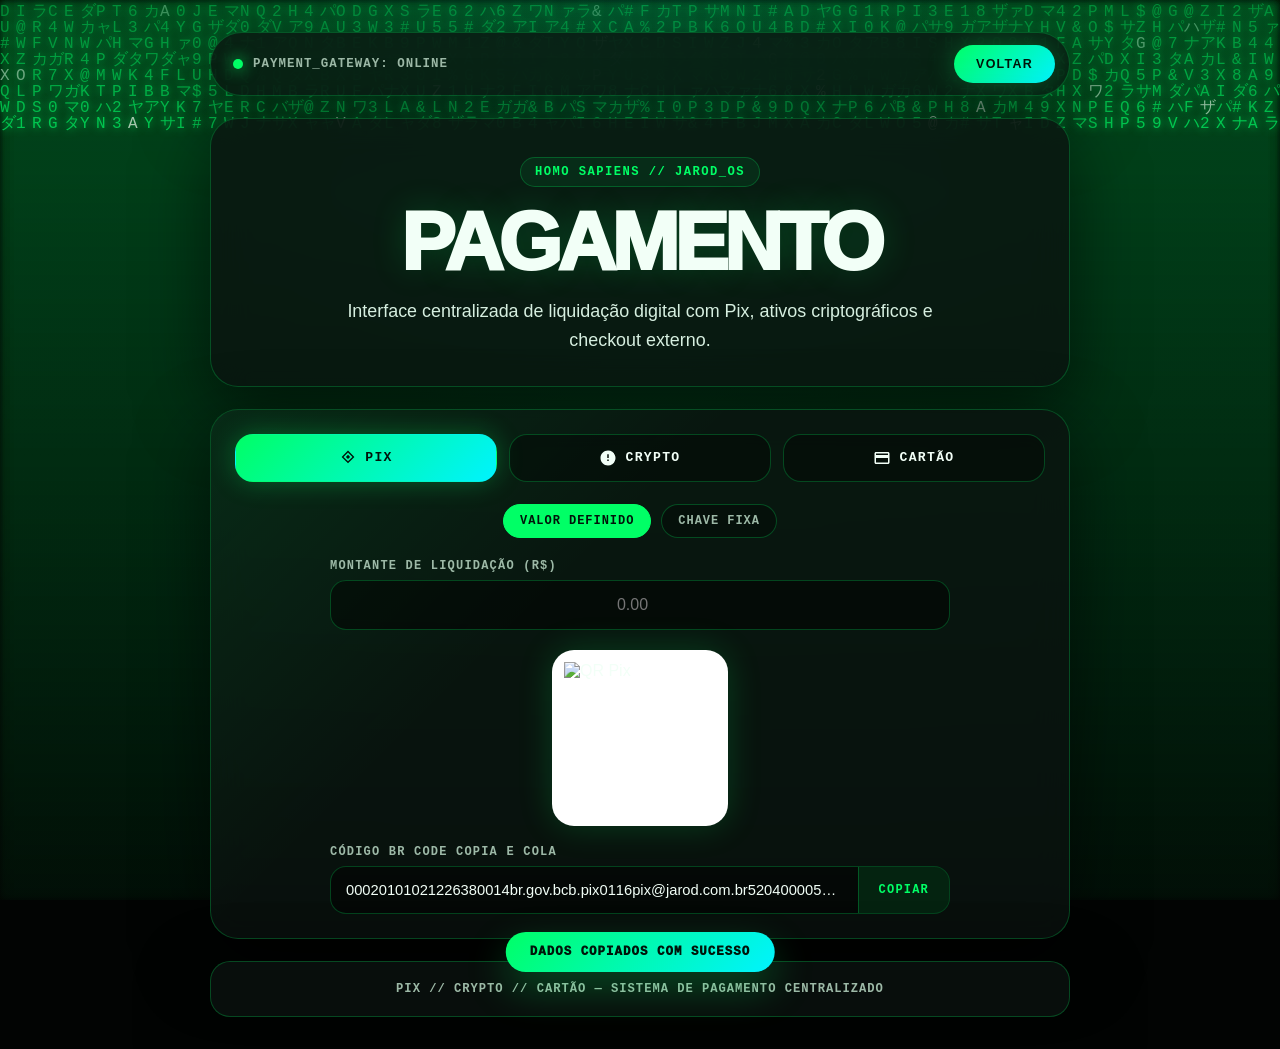
==== pay/index.html @ e296cd19 "Create index.html" ====
<!DOCTYPE html>
<html lang="pt-BR">
<head>
  <meta charset="UTF-8" />
  <meta name="viewport" content="width=device-width, initial-scale=1.0" />
  <title>PAGAMENTO | JAROD</title>
  <style>
    :root {
      --bg: #020403;
      --matrix: #00ff66;
      --matrix-soft: rgba(0,255,102,.16);
      --surface: rgba(11,18,16,.78);
      --surface-strong: rgba(15,26,22,.92);
      --outline: rgba(0,255,102,.24);
      --text: #f2fff7;
      --muted: #9db9a7;
      --accent: #00f3ff;
      --danger: #ff0055;
      --shadow: 0 24px 70px rgba(0,0,0,.55);
      --radius-xl: 28px;
      --radius-lg: 20px;
      --font-ui: Inter, Roboto, "Segoe UI", Arial, sans-serif;
      --font-mono: "JetBrains Mono", Consolas, "Courier New", monospace;
    }
    *{margin:0;padding:0;box-sizing:border-box}
    html{min-height:100%;background:var(--bg)}
    body{min-height:100vh;background:var(--bg);color:var(--text);font-family:var(--font-ui);overflow-x:hidden}
    #matrixCanvas{position:fixed;inset:0;width:100vw;height:100vh;z-index:0;pointer-events:none;background:radial-gradient(circle at center, rgba(0,255,102,.08), #020403 62%)}
    .overlay{position:fixed;inset:0;z-index:1;pointer-events:none;background:linear-gradient(180deg, rgba(2,4,3,.12), rgba(2,4,3,.86)),radial-gradient(circle at top, rgba(0,243,255,.08), transparent 42%)}
    .page{position:relative;z-index:2;min-height:100vh;display:flex;justify-content:center;padding:32px 18px}
    .shell{width:min(860px,100%);display:flex;flex-direction:column;align-items:center;gap:22px}
    .topbar,.hero,.payment-card,.footer{width:100%;background:var(--surface);border:1px solid var(--outline);backdrop-filter:blur(18px);-webkit-backdrop-filter:blur(18px);box-shadow:var(--shadow)}
    .topbar{border-radius:999px;padding:12px 14px 12px 22px;display:flex;align-items:center;justify-content:space-between;gap:14px}
    .status{display:flex;align-items:center;gap:10px;color:var(--muted);font:700 .78rem/1 var(--font-mono);letter-spacing:.08em;text-transform:uppercase}
    .dot{width:10px;height:10px;border-radius:999px;background:var(--matrix);box-shadow:0 0 16px var(--matrix)}
    .home-btn{color:#00140a;background:linear-gradient(135deg,var(--matrix),var(--accent));border:0;border-radius:999px;padding:12px 22px;text-decoration:none;font-weight:900;letter-spacing:.1em;font-size:.78rem;text-transform:uppercase;box-shadow:0 0 28px rgba(0,255,102,.28);transition:transform .25s ease,filter .25s ease;white-space:nowrap}
    .home-btn:hover{transform:translateY(-2px);filter:brightness(1.15)}
    .hero{border-radius:var(--radius-xl);padding:38px 28px 30px;text-align:center;display:flex;flex-direction:column;align-items:center;gap:16px}
    .chip{display:inline-flex;align-items:center;gap:8px;border:1px solid var(--outline);border-radius:999px;padding:8px 14px;color:var(--matrix);background:rgba(0,255,102,.07);font:800 .76rem/1 var(--font-mono);letter-spacing:.12em;text-transform:uppercase}
    h1{font-size:clamp(2.4rem,8vw,5.1rem);line-height:.95;letter-spacing:-.06em;font-weight:950;text-transform:uppercase;text-shadow:0 0 34px rgba(0,255,102,.18)}
    .subtitle{max-width:650px;color:#d6efe0;font-size:clamp(1rem,2vw,1.12rem);line-height:1.65}
    .payment-card{border-radius:var(--radius-xl);padding:24px;position:relative;overflow:hidden}
    .payment-card::before{content:'';position:absolute;inset:0;background:linear-gradient(135deg, rgba(0,255,102,.12), transparent 38%);pointer-events:none;opacity:.72}
    .payment-card>*{position:relative;z-index:1}
    .methods{display:grid;grid-template-columns:repeat(3,1fr);gap:12px;margin-bottom:22px}
    .method-btn{border:1px solid var(--outline);background:rgba(0,0,0,.34);color:var(--text);border-radius:18px;padding:14px 10px;cursor:pointer;font:900 .82rem/1 var(--font-mono);letter-spacing:.1em;text-transform:uppercase;transition:.25s ease;display:flex;align-items:center;justify-content:center;gap:8px}
    .method-btn svg{width:18px;height:18px;fill:currentColor}.method-btn:hover{transform:translateY(-2px);border-color:var(--matrix);background:rgba(0,255,102,.08)}
    .method-btn.active{background:linear-gradient(135deg,var(--matrix),var(--accent));color:#00140a;border-color:transparent;box-shadow:0 0 26px rgba(0,255,102,.28)}
    .sub-methods{display:flex;justify-content:center;gap:10px;margin-bottom:22px;flex-wrap:wrap}.sub-btn{border:1px solid rgba(0,255,102,.25);background:rgba(0,0,0,.28);color:var(--muted);border-radius:999px;padding:10px 16px;cursor:pointer;font:900 .75rem/1 var(--font-mono);letter-spacing:.08em;text-transform:uppercase}.sub-btn.active,.sub-btn:hover{color:#00140a;background:var(--matrix);border-color:var(--matrix)}
    .tab-content,.pix-sub-content{display:none;animation:fadeIn .35s ease}.tab-content.active,.pix-sub-content.active{display:block}.content-box{display:flex;flex-direction:column;align-items:center;gap:20px;width:min(620px,100%);margin:0 auto}.field-group{width:100%}.field-label{display:block;color:var(--muted);font:800 .75rem/1 var(--font-mono);letter-spacing:.1em;text-transform:uppercase;margin-bottom:8px}.custom-input,.crypto-select{width:100%;background:rgba(0,0,0,.45);border:1px solid rgba(0,255,102,.24);border-radius:16px;color:var(--text);padding:15px 16px;font-size:1rem;outline:none;text-align:center}.custom-input:focus,.crypto-select:focus,.input-inline-group:focus-within{border-color:var(--matrix);box-shadow:0 0 0 4px rgba(0,255,102,.08)}
    .qr-wrapper{width:176px;height:176px;background:#fff;border-radius:22px;padding:12px;display:flex;align-items:center;justify-content:center;box-shadow:0 0 34px rgba(0,255,102,.18)}.qr-wrapper img{width:100%;height:100%;object-fit:contain}.input-inline-group{display:flex;width:100%;background:rgba(0,0,0,.45);border:1px solid rgba(0,255,102,.24);border-radius:16px;overflow:hidden}.inline-input{flex:1;min-width:0;background:transparent;border:0;color:var(--text);padding:15px;font-size:.92rem;outline:none;text-align:center;text-overflow:ellipsis;white-space:nowrap;overflow:hidden}.inline-btn{background:rgba(0,255,102,.11);border:0;border-left:1px solid rgba(0,255,102,.24);color:var(--matrix);padding:0 20px;font:900 .75rem/1 var(--font-mono);cursor:pointer;letter-spacing:.1em;text-transform:uppercase}.inline-btn:hover{background:var(--matrix);color:#00140a}.crypto-header-group{display:flex;align-items:center;gap:12px}.crypto-icon-indicator{width:50px;height:50px;border-radius:16px;background:rgba(0,255,102,.08);border:1px solid var(--outline);display:flex;align-items:center;justify-content:center;color:var(--matrix);flex-shrink:0}.crypto-icon-indicator svg{width:26px;height:26px;fill:currentColor}.crypto-select{flex:1;text-align:left;color:var(--matrix);font-weight:900;text-transform:uppercase}.crypto-select option{background:#07100b;color:#fff}.info-text{color:#d6efe0;line-height:1.7;text-align:center;margin-bottom:14px}.pay-link-btn{display:inline-flex;width:100%;justify-content:center;align-items:center;color:#00140a;background:linear-gradient(135deg,var(--matrix),var(--accent));border-radius:18px;padding:16px 18px;text-decoration:none;font-weight:950;letter-spacing:.12em;text-transform:uppercase;box-shadow:0 0 30px rgba(0,255,102,.24);transition:.25s ease}.pay-link-btn:hover{transform:translateY(-2px);filter:brightness(1.12)}
    .footer{border-radius:var(--radius-lg);padding:18px;text-align:center;color:var(--muted);font:800 .76rem/1.5 var(--font-mono);letter-spacing:.08em;text-transform:uppercase}.toast{position:fixed;left:50%;bottom:28px;z-index:20;transform:translateX(-50%) translateY(100px);background:linear-gradient(135deg,var(--matrix),var(--accent));color:#00140a;border-radius:999px;padding:14px 24px;font:950 .78rem/1 var(--font-mono);letter-spacing:.08em;text-transform:uppercase;box-shadow:0 16px 40px rgba(0,255,102,.26);transition:transform .35s ease}.toast.show{transform:translateX(-50%) translateY(0)}
    @keyframes fadeIn{from{opacity:0;transform:translateY(8px)}to{opacity:1;transform:translateY(0)}}
    @media(max-width:640px){.topbar{border-radius:24px;align-items:flex-start;flex-direction:column}.home-btn{width:100%;text-align:center}.methods{grid-template-columns:1fr}.payment-card,.hero{padding:22px}.crypto-header-group{align-items:stretch;flex-direction:column}.crypto-icon-indicator{width:100%}.inline-btn{padding:0 14px}}
  </style>
</head>
<body>
  <canvas id="matrixCanvas"></canvas><div class="overlay"></div>
  <div class="page"><div class="shell">
    <header class="topbar"><div class="status"><span class="dot"></span><span>PAYMENT_GATEWAY: ONLINE</span></div><a href="https://jarod.com.br" class="home-btn">VOLTAR</a></header>
    <section class="hero"><div class="chip">HOMO SAPIENS // JAROD_OS</div><h1>PAGAMENTO</h1><p class="subtitle">Interface centralizada de liquidação digital com Pix, ativos criptográficos e checkout externo.</p></section>
    <main class="payment-card">
      <div class="methods">
        <button class="method-btn active" onclick="switchTab('pix',this)"><svg viewBox="0 0 24 24"><path d="M12 2L3.5 10.5L12 19L20.5 10.5L12 2ZM12 4.8L18 10.5L12 16.2L6 10.5L12 4.8ZM12 7.7L9.2 10.5L12 13.3L14.8 10.5L12 7.7Z"/></svg>Pix</button>
        <button class="method-btn" onclick="switchTab('crypto',this)"><svg viewBox="0 0 24 24"><path d="M12 2C6.48 2 2 6.48 2 12s4.48 10 10 10 10-4.48 10-10S17.52 2 12 2zm1 14h-2v-2h2v2zm0-4h-2V7h2v5z"/></svg>Crypto</button>
        <button class="method-btn" onclick="switchTab('card',this)"><svg viewBox="0 0 24 24"><path d="M20 4H4c-1.11 0-1.99.89-1.99 2L2 18c0 1.11.89 2 2 2h16c1.11 0 2-.89 2-2V6c0-1.11-.89-2-2-2zm0 14H4v-6h16v6zm0-10H4V6h16v2z"/></svg>Cartão</button>
      </div>
      <div id="pix-tab" class="tab-content active"><div class="sub-methods"><button class="sub-btn active" id="btnSubDynamic" onclick="switchPixSub('dynamic')">Valor Definido</button><button class="sub-btn" id="btnSubStatic" onclick="switchPixSub('static')">Chave Fixa</button></div>
        <div id="pix-dynamic-content" class="pix-sub-content active"><div class="content-box"><div class="field-group"><label class="field-label">Montante de Liquidação (R$)</label><input type="number" class="custom-input" id="pixAmount" placeholder="0.00" min="0" step="0.01" oninput="generateDynamicPix()"></div><div class="qr-wrapper"><img id="pixQrImg" src="" alt="QR Pix"></div><div class="field-group"><label class="field-label">Código BR Code Copia e Cola</label><div class="input-inline-group"><input type="text" class="inline-input" id="pixStringOutput" value="00020101021126310014br.gov.bcb.pix0117pix@jarod.com.br5204000053039865802BR5909E-SHOPLTD6009BeloHoriz62070503***6304" readonly><button class="inline-btn" onclick="copyValue('pixStringOutput')">Copiar</button></div></div></div></div>
        <div id="pix-static-content" class="pix-sub-content"><div class="content-box"><div class="qr-wrapper"><img id="pixStaticQrImg" src="" alt="QR Fixo"></div><div class="field-group"><label class="field-label">Chave de Endereçamento Direto</label><div class="input-inline-group"><input type="text" class="inline-input" id="pixStaticKey" value="pix@jarod.com.br" readonly><button class="inline-btn" onclick="copyValue('pixStaticKey')">Copiar</button></div></div></div></div>
      </div>
      <div id="crypto-tab" class="tab-content"><div class="content-box"><div class="field-group"><label class="field-label">Selecione o Ativo Digital</label><div class="crypto-header-group"><div class="crypto-icon-indicator"><svg viewBox="0 0 24 24" id="iconSvgSource"><path d="M12 2C6.48 2 2 6.48 2 12s4.48 10 10 10 10-4.48 10-10S17.52 2 12 2zm3.17 11.12c-.17.92-.76 1.43-1.74 1.55v1.33h-1.06v-1.31h-.76v1.31H10.55v-1.33c-.76 0-1.5.02-2.18-.04l.26-1.55s.52.06.99.04c.31-.02.43-.19.49-.39l.66-3.83c-.09-.02-.24-.04-.45-.04-.43 0-.85.04-.85.04l.19-1.51c.64-.04 1.34-.04 2-.04v-1.3h1.06v1.27h.76v-1.27h1.06v1.29c.85.06 1.39.43 1.5 1.15.11.83-.24 1.33-.87 1.55.77.19 1.17.74 1 1.62zm-3.23-3.05c0-.28-.29-.32-.61-.31l-.47 2.76c.34 0 .68-.02.83-.22.24-.31.36-.78.25-2.23zm.32 3.19c.11-.34-.13-.49-.52-.49h-.53l-.53 3.13c.4 0 .73-.04.91-.32.22-.32.32-.83.16-2.32z"/></svg></div><select class="crypto-select" id="cryptoAsset" onchange="updateCryptoAssetLayout()"><option value="btc">Bitcoin (BTC)</option><option value="eth">Ethereum (ETH)</option><option value="usdt">Tether (USDT)</option><option value="xrp">Ripple (XRP)</option></select></div></div><div class="field-group"><label class="field-label">Endereço de Destino Criptográfico</label><div class="input-inline-group"><input type="text" class="inline-input" id="cryptoKey" value="bc1q8p4ehp84ays2w7cxl3yhtsqcjd97znxfq8he4k" readonly><button class="inline-btn" onclick="copyValue('cryptoKey')">Copiar</button></div></div></div></div>
      <div id="card-tab" class="tab-content"><div class="content-box"><p class="info-text">Checkout externo para pagamentos via cartão de crédito ou débito através do parceiro financeiro.</p><a href="https://link.mercadopago.com.br/eshopltda" target="_blank" class="pay-link-btn">Conectar ao Mercado Pago</a></div></div>
    </main>
    <footer class="footer">PIX // CRYPTO // CARTÃO — SISTEMA DE PAGAMENTO CENTRALIZADO</footer>
  </div></div><div class="toast" id="toastAlert">Dados copiados com sucesso</div>
<script>
    const canvas = document.getElementById('matrixCanvas');
    const ctx = canvas.getContext('2d');
    let fontSize = 16;
    let columns = 0;
    let drops = [];
    const matrixChars = 'アァカサタナハマヤャラワガザダバパ0123456789ABCDEFGHIJKLMNOPQRSTUVWXYZ$#@%&PIX';

    function resizeMatrixCanvas() {
      canvas.width = window.innerWidth;
      canvas.height = window.innerHeight;
      columns = Math.floor(canvas.width / fontSize);
      drops = Array(columns).fill(1);
    }

    function drawMatrixRain() {
      ctx.fillStyle = 'rgba(0,0,0,.08)';
      ctx.fillRect(0, 0, canvas.width, canvas.height);
      ctx.font = `${fontSize}px monospace`;
      for (let i = 0; i < drops.length; i++) {
        const text = matrixChars.charAt(Math.floor(Math.random() * matrixChars.length));
        const x = i * fontSize;
        const y = drops[i] * fontSize;
        ctx.fillStyle = Math.random() > .975 ? '#d8ffe0' : '#00ff66';
        ctx.shadowColor = '#00ff66';
        ctx.shadowBlur = 8;
        ctx.fillText(text, x, y);
        if (y > canvas.height && Math.random() > .975) drops[i] = 0;
        drops[i]++;
      }
    }

    resizeMatrixCanvas();
    setInterval(drawMatrixRain, 42);
    window.addEventListener('resize', resizeMatrixCanvas);

    const cryptoData = {
      btc: { address: 'bc1q8p4ehp84ays2w7cxl3yhtsqcjd97znxfq8he4k', svg: '<path d="M12 2C6.48 2 2 6.48 2 12s4.48 10 10 10 10-4.48 10-10S17.52 2 12 2zm3.17 11.12c-.17.92-.76 1.43-1.74 1.55v1.33h-1.06v-1.31h-.76v1.31H10.55v-1.33c-.76 0-1.5.02-2.18-.04l.26-1.55s.52.06.99.04c.31-.02.43-.19.49-.39l.66-3.83c-.09-.02-.24-.04-.45-.04-.43 0-.85.04-.85.04l.19-1.51c.64-.04 1.34-.04 2-.04v-1.3h1.06v1.27h.76v-1.27h1.06v1.29c.85.06 1.39.43 1.5 1.15.11.83-.24 1.33-.87 1.55.77.19 1.17.74 1 1.62zm-3.23-3.05c0-.28-.29-.32-.61-.31l-.47 2.76c.34 0 .68-.02.83-.22.24-.31.36-.78.25-2.23zm.32 3.19c.11-.34-.13-.49-.52-.49h-.53l-.53 3.13c.4 0 .73-.04.91-.32.22-.32.32-.83.16-2.32z"/>' },
      eth: { address: '0xfa41454114A189aAd31085060894331ced13E69F', svg: '<path d="M12 2A10 10 0 1 0 22 12 A10 10 0 0 0 12 2 m0 2.38 l4.54 7.52 l-4.54 2.68 l-4.54 -2.68 m4.54 -7.52 m0 15.24 l-4.54 -6.37 l4.54 2.68 l4.54 -2.68 z"/>' },
      usdt: { address: '0xfa41454114A189aAd31085060894331ced13E69F', svg: '<path d="M12 2C6.48 2 2 6.48 2 12s4.48 10 10 10 10-4.48 10-10S17.52 2 12 2zm3.83 7.15h-2.58v1.16c1.33.07 2.29.27 2.29.51 0 .24-.96.44-2.29.51v4.32h-2.5v-4.32C9.42 13.26 8.46 13.06 8.46 12.82c0-.24.96-.44 2.29-.51V11.15H8.17V9.15h3.63V6.82h2.44v2.33h3.59v2z"/>' },
      xrp: { address: 'rwRXbp6HiFGNw4eczb6GTChrqQwZsQhPXL', svg: '<path d="M12 2C6.48 2 2 6.48 2 12s4.48 10 10 10 10-4.48 10-10S17.52 2 12 2zm3.2 13.9H8.8l3.2-3.2 3.2 3.2zm0-7.8L12 11.3 8.8 8.1h6.4z"/>' }
    };

    const pixConfig = {
      key: 'pix@jarod.com.br',
      merchantName: 'JAROD',
      merchantCity: 'BELO HORIZONTE',
      txid: 'JARODPAY'
    };

    function tlv(id, value) {
      const text = String(value);
      return id + String(text.length).padStart(2, '0') + text;
    }

    function crc16(payload) {
      let crc = 0xFFFF;
      for (let i = 0; i < payload.length; i++) {
        crc ^= payload.charCodeAt(i) << 8;
        for (let j = 0; j < 8; j++) {
          crc = (crc & 0x8000) ? (crc << 1) ^ 0x1021 : crc << 1;
          crc &= 0xFFFF;
        }
      }
      return crc.toString(16).toUpperCase().padStart(4, '0');
    }

    function buildPixPayload(amount) {
      const gui = tlv('00', 'br.gov.bcb.pix');
      const key = tlv('01', pixConfig.key);
      const merchantAccount = tlv('26', gui + key);
      const additionalData = tlv('62', tlv('05', pixConfig.txid));
      let payload = '';
      payload += tlv('00', '01');
      payload += tlv('01', '12');
      payload += merchantAccount;
      payload += tlv('52', '0000');
      payload += tlv('53', '986');
      if (amount && Number(amount) > 0) payload += tlv('54', Number(amount).toFixed(2));
      payload += tlv('58', 'BR');
      payload += tlv('59', pixConfig.merchantName.substring(0, 25));
      payload += tlv('60', pixConfig.merchantCity.substring(0, 15));
      payload += additionalData;
      payload += '6304';
      return payload + crc16(payload);
    }

    function updatePixQr(payload) {
      const qrUrl = `https://api.qrserver.com/v1/create-qr-code/?size=180x180&margin=10&data=${encodeURIComponent(payload)}`;
      const dynamicImg = document.getElementById('pixQrImg');
      const staticImg = document.getElementById('pixStaticQrImg');
      if (dynamicImg) dynamicImg.src = qrUrl;
      if (staticImg) staticImg.src = qrUrl;
    }

    function generateDynamicPix() {
      const amountInput = document.getElementById('pixAmount');
      const output = document.getElementById('pixStringOutput');
      const amount = amountInput ? amountInput.value : '';
      const payload = buildPixPayload(amount);
      if (output) output.value = payload;
      updatePixQr(payload);
    }

    function switchTab(type, button) {
      document.querySelectorAll('.method-btn').forEach(btn => btn.classList.remove('active'));
      document.querySelectorAll('.tab-content').forEach(tab => tab.classList.remove('active'));
      button.classList.add('active');
      document.getElementById(`${type}-tab`).classList.add('active');
    }

    function switchPixSub(subType) {
      document.querySelectorAll('.sub-btn').forEach(btn => btn.classList.remove('active'));
      document.querySelectorAll('.pix-sub-content').forEach(content => content.classList.remove('active'));
      if (subType === 'dynamic') {
        document.getElementById('btnSubDynamic').classList.add('active');
        document.getElementById('pix-dynamic-content').classList.add('active');
      } else {
        document.getElementById('btnSubStatic').classList.add('active');
        document.getElementById('pix-static-content').classList.add('active');
      }
    }

    function updateCryptoAssetLayout() {
      const asset = document.getElementById('cryptoAsset').value;
      const targetInput = document.getElementById('cryptoKey');
      const iconSvgSource = document.getElementById('iconSvgSource');
      if (cryptoData[asset]) {
        targetInput.value = cryptoData[asset].address;
        iconSvgSource.innerHTML = cryptoData[asset].svg;
      }
    }

    function copyValue(id) {
      const inputEl = document.getElementById(id);
      const toast = document.getElementById('toastAlert');
      if (!inputEl) return;
      inputEl.select();
      inputEl.setSelectionRange(0, 99999);
      navigator.clipboard.writeText(inputEl.value).then(() => {
        toast.classList.add('show');
        setTimeout(() => toast.classList.remove('show'), 2500);
      }).catch(() => {
        document.execCommand('copy');
        toast.classList.add('show');
        setTimeout(() => toast.classList.remove('show'), 2500);
      });
    }

    document.addEventListener('DOMContentLoaded', generateDynamicPix);
  </script>
</body>
</html>
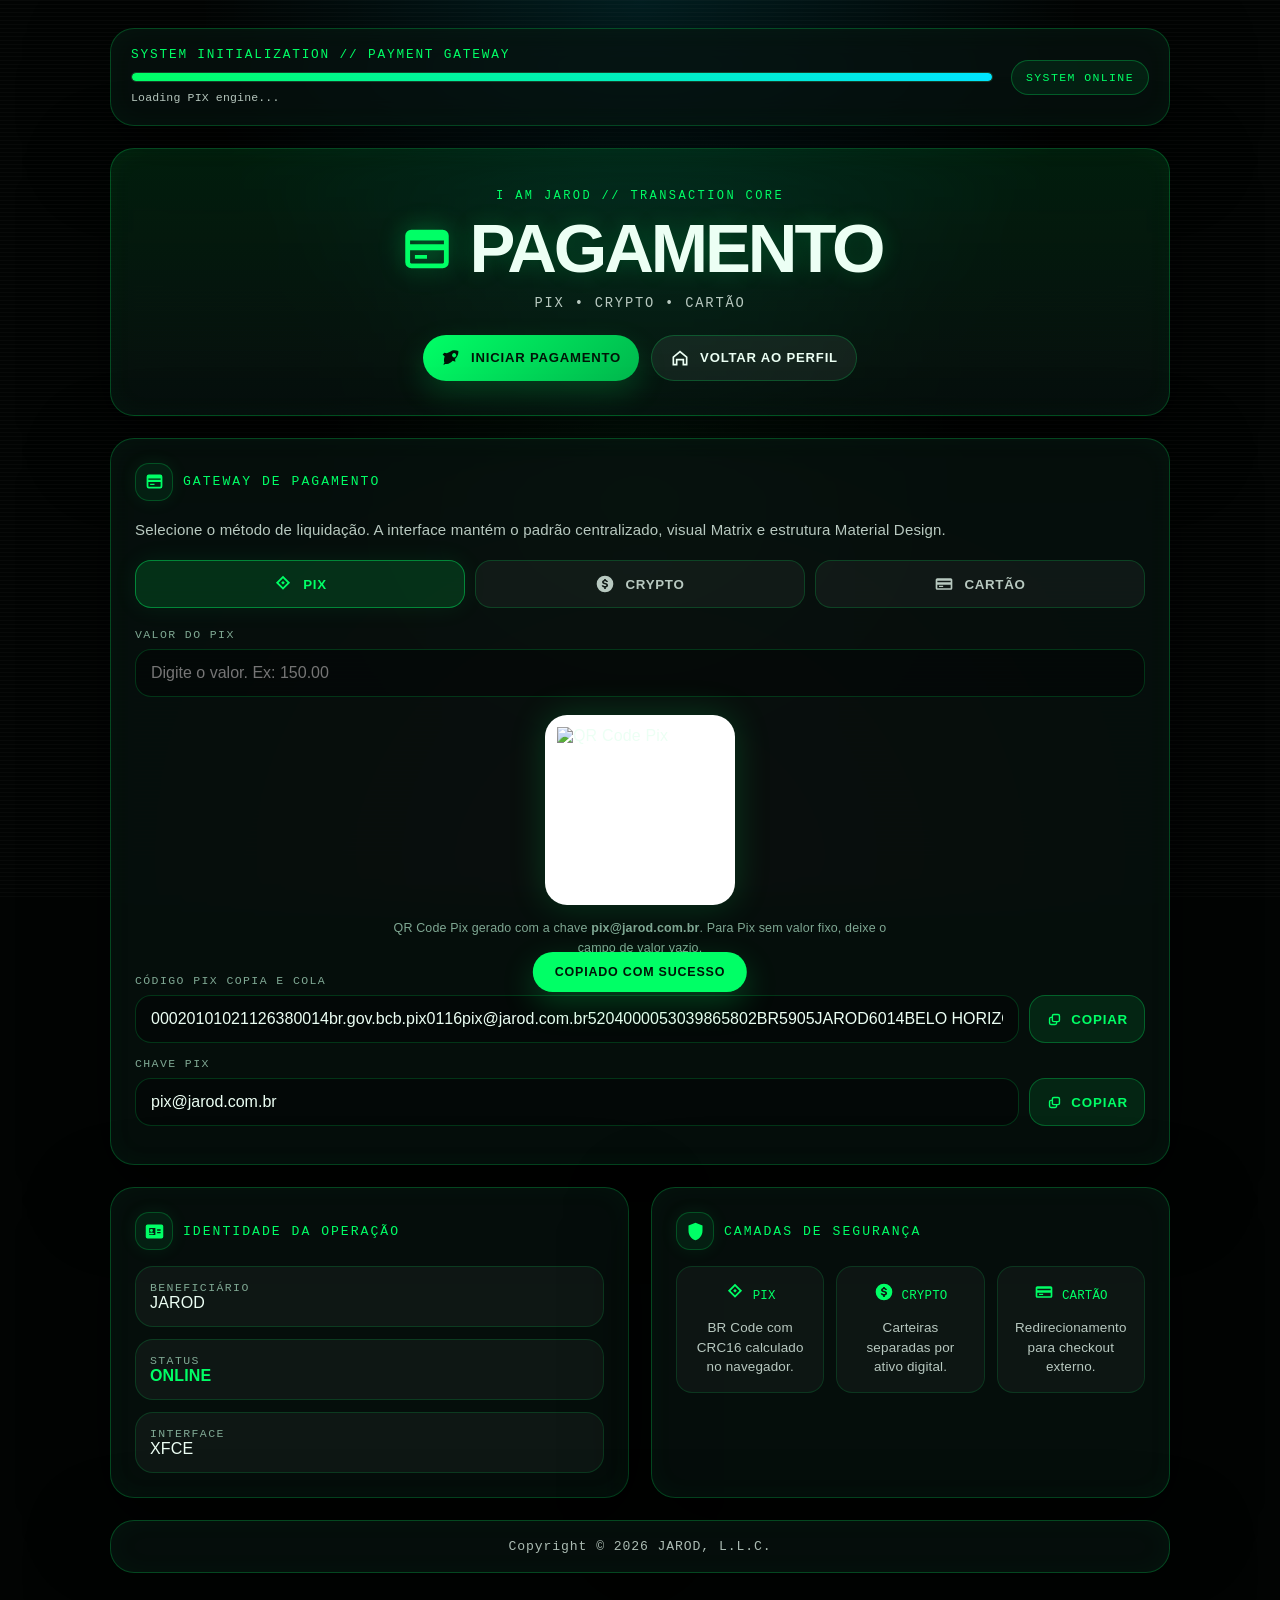
==== commit c44488b2: "Update index.html" ====
--- a/pay/index.html
+++ b/pay/index.html
@@ -1,230 +1,98 @@
-
 <!DOCTYPE html>
 <html lang="pt-BR">
 <head>
   <meta charset="UTF-8" />
   <meta name="viewport" content="width=device-width, initial-scale=1.0" />
-  <title>PAGAMENTO | JAROD</title>
+  <title>Pagamento | Jarod</title>
   <style>
-    :root {
-      --bg: #020403;
-      --matrix: #00ff66;
-      --matrix-soft: rgba(0,255,102,.16);
-      --surface: rgba(11,18,16,.78);
-      --surface-strong: rgba(15,26,22,.92);
-      --outline: rgba(0,255,102,.24);
-      --text: #f2fff7;
-      --muted: #9db9a7;
-      --accent: #00f3ff;
-      --danger: #ff0055;
-      --shadow: 0 24px 70px rgba(0,0,0,.55);
-      --radius-xl: 28px;
-      --radius-lg: 20px;
-      --font-ui: Inter, Roboto, "Segoe UI", Arial, sans-serif;
-      --font-mono: "JetBrains Mono", Consolas, "Courier New", monospace;
+    :root{
+      --bg:#020403; --matrix:#00ff66; --matrix-soft:rgba(0,255,102,.16); --cyan:#00e5ff; --magenta:#ff0055;
+      --glass:rgba(8,18,16,.74); --glass-strong:rgba(5,14,13,.9); --border:rgba(0,255,102,.24);
+      --text:#ecfff4; --muted:#b8c9c0; --soft:#7fa893; --shadow:0 24px 80px rgba(0,0,0,.68);
+      --radius:24px; --mono:'Consolas','JetBrains Mono','Courier New',monospace; --sans:'Segoe UI',Roboto,Arial,sans-serif;
     }
-    *{margin:0;padding:0;box-sizing:border-box}
-    html{min-height:100%;background:var(--bg)}
-    body{min-height:100vh;background:var(--bg);color:var(--text);font-family:var(--font-ui);overflow-x:hidden}
-    #matrixCanvas{position:fixed;inset:0;width:100vw;height:100vh;z-index:0;pointer-events:none;background:radial-gradient(circle at center, rgba(0,255,102,.08), #020403 62%)}
-    .overlay{position:fixed;inset:0;z-index:1;pointer-events:none;background:linear-gradient(180deg, rgba(2,4,3,.12), rgba(2,4,3,.86)),radial-gradient(circle at top, rgba(0,243,255,.08), transparent 42%)}
-    .page{position:relative;z-index:2;min-height:100vh;display:flex;justify-content:center;padding:32px 18px}
-    .shell{width:min(860px,100%);display:flex;flex-direction:column;align-items:center;gap:22px}
-    .topbar,.hero,.payment-card,.footer{width:100%;background:var(--surface);border:1px solid var(--outline);backdrop-filter:blur(18px);-webkit-backdrop-filter:blur(18px);box-shadow:var(--shadow)}
-    .topbar{border-radius:999px;padding:12px 14px 12px 22px;display:flex;align-items:center;justify-content:space-between;gap:14px}
-    .status{display:flex;align-items:center;gap:10px;color:var(--muted);font:700 .78rem/1 var(--font-mono);letter-spacing:.08em;text-transform:uppercase}
-    .dot{width:10px;height:10px;border-radius:999px;background:var(--matrix);box-shadow:0 0 16px var(--matrix)}
-    .home-btn{color:#00140a;background:linear-gradient(135deg,var(--matrix),var(--accent));border:0;border-radius:999px;padding:12px 22px;text-decoration:none;font-weight:900;letter-spacing:.1em;font-size:.78rem;text-transform:uppercase;box-shadow:0 0 28px rgba(0,255,102,.28);transition:transform .25s ease,filter .25s ease;white-space:nowrap}
-    .home-btn:hover{transform:translateY(-2px);filter:brightness(1.15)}
-    .hero{border-radius:var(--radius-xl);padding:38px 28px 30px;text-align:center;display:flex;flex-direction:column;align-items:center;gap:16px}
-    .chip{display:inline-flex;align-items:center;gap:8px;border:1px solid var(--outline);border-radius:999px;padding:8px 14px;color:var(--matrix);background:rgba(0,255,102,.07);font:800 .76rem/1 var(--font-mono);letter-spacing:.12em;text-transform:uppercase}
-    h1{font-size:clamp(2.4rem,8vw,5.1rem);line-height:.95;letter-spacing:-.06em;font-weight:950;text-transform:uppercase;text-shadow:0 0 34px rgba(0,255,102,.18)}
-    .subtitle{max-width:650px;color:#d6efe0;font-size:clamp(1rem,2vw,1.12rem);line-height:1.65}
-    .payment-card{border-radius:var(--radius-xl);padding:24px;position:relative;overflow:hidden}
-    .payment-card::before{content:'';position:absolute;inset:0;background:linear-gradient(135deg, rgba(0,255,102,.12), transparent 38%);pointer-events:none;opacity:.72}
-    .payment-card>*{position:relative;z-index:1}
-    .methods{display:grid;grid-template-columns:repeat(3,1fr);gap:12px;margin-bottom:22px}
-    .method-btn{border:1px solid var(--outline);background:rgba(0,0,0,.34);color:var(--text);border-radius:18px;padding:14px 10px;cursor:pointer;font:900 .82rem/1 var(--font-mono);letter-spacing:.1em;text-transform:uppercase;transition:.25s ease;display:flex;align-items:center;justify-content:center;gap:8px}
-    .method-btn svg{width:18px;height:18px;fill:currentColor}.method-btn:hover{transform:translateY(-2px);border-color:var(--matrix);background:rgba(0,255,102,.08)}
-    .method-btn.active{background:linear-gradient(135deg,var(--matrix),var(--accent));color:#00140a;border-color:transparent;box-shadow:0 0 26px rgba(0,255,102,.28)}
-    .sub-methods{display:flex;justify-content:center;gap:10px;margin-bottom:22px;flex-wrap:wrap}.sub-btn{border:1px solid rgba(0,255,102,.25);background:rgba(0,0,0,.28);color:var(--muted);border-radius:999px;padding:10px 16px;cursor:pointer;font:900 .75rem/1 var(--font-mono);letter-spacing:.08em;text-transform:uppercase}.sub-btn.active,.sub-btn:hover{color:#00140a;background:var(--matrix);border-color:var(--matrix)}
-    .tab-content,.pix-sub-content{display:none;animation:fadeIn .35s ease}.tab-content.active,.pix-sub-content.active{display:block}.content-box{display:flex;flex-direction:column;align-items:center;gap:20px;width:min(620px,100%);margin:0 auto}.field-group{width:100%}.field-label{display:block;color:var(--muted);font:800 .75rem/1 var(--font-mono);letter-spacing:.1em;text-transform:uppercase;margin-bottom:8px}.custom-input,.crypto-select{width:100%;background:rgba(0,0,0,.45);border:1px solid rgba(0,255,102,.24);border-radius:16px;color:var(--text);padding:15px 16px;font-size:1rem;outline:none;text-align:center}.custom-input:focus,.crypto-select:focus,.input-inline-group:focus-within{border-color:var(--matrix);box-shadow:0 0 0 4px rgba(0,255,102,.08)}
-    .qr-wrapper{width:176px;height:176px;background:#fff;border-radius:22px;padding:12px;display:flex;align-items:center;justify-content:center;box-shadow:0 0 34px rgba(0,255,102,.18)}.qr-wrapper img{width:100%;height:100%;object-fit:contain}.input-inline-group{display:flex;width:100%;background:rgba(0,0,0,.45);border:1px solid rgba(0,255,102,.24);border-radius:16px;overflow:hidden}.inline-input{flex:1;min-width:0;background:transparent;border:0;color:var(--text);padding:15px;font-size:.92rem;outline:none;text-align:center;text-overflow:ellipsis;white-space:nowrap;overflow:hidden}.inline-btn{background:rgba(0,255,102,.11);border:0;border-left:1px solid rgba(0,255,102,.24);color:var(--matrix);padding:0 20px;font:900 .75rem/1 var(--font-mono);cursor:pointer;letter-spacing:.1em;text-transform:uppercase}.inline-btn:hover{background:var(--matrix);color:#00140a}.crypto-header-group{display:flex;align-items:center;gap:12px}.crypto-icon-indicator{width:50px;height:50px;border-radius:16px;background:rgba(0,255,102,.08);border:1px solid var(--outline);display:flex;align-items:center;justify-content:center;color:var(--matrix);flex-shrink:0}.crypto-icon-indicator svg{width:26px;height:26px;fill:currentColor}.crypto-select{flex:1;text-align:left;color:var(--matrix);font-weight:900;text-transform:uppercase}.crypto-select option{background:#07100b;color:#fff}.info-text{color:#d6efe0;line-height:1.7;text-align:center;margin-bottom:14px}.pay-link-btn{display:inline-flex;width:100%;justify-content:center;align-items:center;color:#00140a;background:linear-gradient(135deg,var(--matrix),var(--accent));border-radius:18px;padding:16px 18px;text-decoration:none;font-weight:950;letter-spacing:.12em;text-transform:uppercase;box-shadow:0 0 30px rgba(0,255,102,.24);transition:.25s ease}.pay-link-btn:hover{transform:translateY(-2px);filter:brightness(1.12)}
-    .footer{border-radius:var(--radius-lg);padding:18px;text-align:center;color:var(--muted);font:800 .76rem/1.5 var(--font-mono);letter-spacing:.08em;text-transform:uppercase}.toast{position:fixed;left:50%;bottom:28px;z-index:20;transform:translateX(-50%) translateY(100px);background:linear-gradient(135deg,var(--matrix),var(--accent));color:#00140a;border-radius:999px;padding:14px 24px;font:950 .78rem/1 var(--font-mono);letter-spacing:.08em;text-transform:uppercase;box-shadow:0 16px 40px rgba(0,255,102,.26);transition:transform .35s ease}.toast.show{transform:translateX(-50%) translateY(0)}
-    @keyframes fadeIn{from{opacity:0;transform:translateY(8px)}to{opacity:1;transform:translateY(0)}}
-    @media(max-width:640px){.topbar{border-radius:24px;align-items:flex-start;flex-direction:column}.home-btn{width:100%;text-align:center}.methods{grid-template-columns:1fr}.payment-card,.hero{padding:22px}.crypto-header-group{align-items:stretch;flex-direction:column}.crypto-icon-indicator{width:100%}.inline-btn{padding:0 14px}}
+    *{margin:0;padding:0;box-sizing:border-box} html{scroll-behavior:smooth} body{min-height:100vh;background:var(--bg);color:var(--text);font-family:var(--sans);overflow-x:hidden;letter-spacing:.01em}
+    #matrixCanvas{position:fixed;inset:0;width:100%;height:100%;z-index:0;background:radial-gradient(circle at center,rgba(0,255,102,.08),transparent 42%),#020403}
+    .screen-overlay{position:fixed;inset:0;z-index:1;pointer-events:none;background:linear-gradient(rgba(255,255,255,.025) 1px,transparent 1px),radial-gradient(circle at top,rgba(0,229,255,.12),transparent 40%),radial-gradient(circle at bottom,rgba(255,0,85,.08),transparent 45%);background-size:100% 4px,auto,auto;mix-blend-mode:screen}
+    .page{position:relative;z-index:2;width:min(1060px,calc(100% - 32px));margin:0 auto;padding:28px 0 32px;display:flex;flex-direction:column;align-items:center;gap:22px}
+    .system-bar,.hero,.card,.footer{width:100%;background:var(--glass);border:1px solid var(--border);border-radius:var(--radius);box-shadow:var(--shadow),inset 0 0 28px rgba(0,255,102,.035);backdrop-filter:blur(16px);-webkit-backdrop-filter:blur(16px)}
+    .system-bar{padding:18px 20px;display:grid;grid-template-columns:1fr auto;gap:18px;align-items:center;overflow:hidden}.system-title{font-family:var(--mono);color:var(--matrix);font-size:.8rem;letter-spacing:1.8px;text-transform:uppercase;margin-bottom:10px}.loader-track{height:10px;background:rgba(255,255,255,.08);border-radius:999px;overflow:hidden;border:1px solid rgba(0,255,102,.14)}.loader-fill{height:100%;width:0%;border-radius:inherit;background:linear-gradient(90deg,var(--matrix),var(--cyan));box-shadow:0 0 22px rgba(0,255,102,.6);animation:boot 2.8s ease forwards}.boot-log{font-family:var(--mono);font-size:.72rem;color:var(--muted);margin-top:9px;min-height:16px}.status-chip{font-family:var(--mono);border:1px solid rgba(0,255,102,.28);background:rgba(0,255,102,.08);color:var(--matrix);border-radius:999px;padding:10px 14px;font-size:.72rem;letter-spacing:1.4px;text-transform:uppercase;white-space:nowrap}@keyframes boot{0%{width:6%}35%{width:48%}70%{width:86%}100%{width:100%}}
+    .hero{text-align:center;padding:40px 28px 34px;background:linear-gradient(180deg,rgba(0,255,102,.1),rgba(8,18,16,.76))}.eyebrow{font-family:var(--mono);color:var(--matrix);font-size:.75rem;letter-spacing:2.4px;text-transform:uppercase;margin-bottom:12px}.hero h1{font-size:clamp(2rem,6vw,4.3rem);line-height:1;font-weight:800;text-transform:uppercase;letter-spacing:-.045em;text-shadow:0 0 22px rgba(0,255,102,.2);display:flex;align-items:center;justify-content:center;gap:14px}.hero h1 .ico{width:clamp(34px,5vw,58px);height:clamp(34px,5vw,58px);color:var(--matrix);filter:drop-shadow(0 0 12px rgba(0,255,102,.35))}.subtitle{margin-top:12px;color:var(--muted);font-family:var(--mono);font-size:.86rem;text-transform:uppercase;letter-spacing:1.8px}.actions{margin-top:24px;display:flex;justify-content:center;gap:12px;flex-wrap:wrap}.btn{border:0;text-decoration:none;cursor:pointer;display:inline-flex;align-items:center;justify-content:center;gap:10px;border-radius:999px;padding:12px 18px;font-weight:800;text-transform:uppercase;letter-spacing:.8px;font-size:.82rem;transition:.25s ease;font-family:var(--sans)}.ico{width:20px;height:20px;display:inline-block;vertical-align:middle;flex:0 0 auto}.ico svg{width:100%;height:100%;display:block;fill:currentColor}.tab-btn{display:flex!important;align-items:center;justify-content:center;gap:10px}.card-title{display:flex;align-items:center;gap:10px}.section-icon{width:38px;height:38px;border-radius:14px;border:1px solid rgba(0,255,102,.22);background:rgba(0,255,102,.08);color:var(--matrix);display:inline-flex;align-items:center;justify-content:center;box-shadow:0 0 18px rgba(0,255,102,.08)}.section-icon .ico{width:21px;height:21px}.copy-btn{display:inline-flex;align-items:center;justify-content:center;gap:8px}.copy-btn .ico{width:17px;height:17px}.btn-primary{background:linear-gradient(135deg,var(--matrix),#00b84d);color:#001407;box-shadow:0 12px 30px rgba(0,255,102,.18)}.btn-secondary{background:rgba(255,255,255,.06);border:1px solid rgba(0,255,102,.22);color:var(--text)}.btn:hover{transform:translateY(-2px);filter:brightness(1.08)}
+    .grid{width:100%;display:grid;grid-template-columns:1fr 1fr;gap:22px}.card{padding:24px}.card.full{grid-column:1/-1}.card-title{font-family:var(--mono);font-size:.82rem;color:var(--matrix);letter-spacing:2px;text-transform:uppercase;margin-bottom:16px}.card-desc{color:var(--muted);font-size:.94rem;line-height:1.7;margin-bottom:18px}.method-tabs{display:grid;grid-template-columns:repeat(3,1fr);gap:10px;margin-bottom:20px}.tab-btn{background:rgba(255,255,255,.045);border:1px solid rgba(0,255,102,.18);color:var(--muted);border-radius:16px;padding:13px 8px;cursor:pointer;font-weight:800;letter-spacing:.7px;text-transform:uppercase;transition:.25s ease}.tab-btn.active,.tab-btn:hover{background:rgba(0,255,102,.14);border-color:rgba(0,255,102,.42);color:var(--matrix);box-shadow:0 0 24px rgba(0,255,102,.08)}.panel{display:none}.panel.active{display:block;animation:fade .25s ease}.form-row{display:grid;gap:8px;margin-bottom:14px}.label{font-family:var(--mono);font-size:.72rem;letter-spacing:1.4px;color:var(--soft);text-transform:uppercase}.input,.select{width:100%;border-radius:16px;border:1px solid rgba(0,255,102,.18);background:rgba(0,0,0,.34);color:var(--text);outline:none;padding:14px 15px;font-size:1rem}.input:focus,.select:focus{border-color:rgba(0,255,102,.54);box-shadow:0 0 0 4px rgba(0,255,102,.08)}.inline{display:flex;gap:10px}.inline .input{flex:1}.copy-btn{border:1px solid rgba(0,255,102,.28);background:rgba(0,255,102,.1);color:var(--matrix);border-radius:16px;padding:0 16px;cursor:pointer;font-weight:900;text-transform:uppercase;letter-spacing:.8px}.qr-box{display:grid;place-items:center;gap:14px;margin:18px auto 16px}.qr-frame{width:190px;height:190px;padding:12px;background:#fff;border-radius:22px;box-shadow:0 0 36px rgba(0,255,102,.18)}.qr-frame img{width:100%;height:100%;object-fit:contain;display:block}.mini{font-size:.78rem;color:var(--soft);line-height:1.55;text-align:center;max-width:500px}.crypto-list{display:grid;gap:12px}.crypto-item{border:1px solid rgba(0,255,102,.16);background:rgba(255,255,255,.04);border-radius:18px;padding:14px}.crypto-head{display:flex;justify-content:space-between;gap:12px;align-items:center;margin-bottom:10px}.crypto-name{font-family:var(--mono);color:var(--matrix);font-weight:900}.payment-link{display:flex;align-items:center;justify-content:space-between;gap:18px;padding:18px;border-radius:20px;border:1px solid rgba(0,229,255,.18);background:rgba(0,229,255,.06)}.payment-link strong{display:block;color:var(--text);margin-bottom:4px}.toast{position:fixed;left:50%;bottom:28px;transform:translate(-50%,120px);z-index:20;background:var(--matrix);color:#001407;border-radius:999px;padding:13px 22px;font-weight:900;text-transform:uppercase;font-size:.78rem;letter-spacing:.8px;box-shadow:0 12px 32px rgba(0,255,102,.22);transition:.35s ease}.toast.show{transform:translate(-50%,0)}.footer{text-align:center;padding:18px 20px;font-size:.82rem;color:rgba(236,255,244,.72);font-family:var(--mono);letter-spacing:.9px}.security-list{display:grid;grid-template-columns:repeat(3,1fr);gap:12px}.security-item{border:1px solid rgba(0,255,102,.14);border-radius:16px;padding:15px;text-align:center;background:rgba(255,255,255,.035)}.security-item span{display:flex;align-items:center;justify-content:center;gap:8px;color:var(--matrix);font-family:var(--mono);font-size:.78rem;text-transform:uppercase;margin-bottom:8px}.security-item p{color:var(--muted);font-size:.84rem;line-height:1.45}@keyframes fade{from{opacity:0;transform:translateY(8px)}to{opacity:1;transform:translateY(0)}}
+    @media(max-width:820px){.grid{grid-template-columns:1fr}.system-bar{grid-template-columns:1fr}.status-chip{width:max-content}.method-tabs{grid-template-columns:1fr}.inline{flex-direction:column}.copy-btn{padding:13px 16px}.security-list{grid-template-columns:1fr}.payment-link{flex-direction:column;align-items:flex-start}.page{width:min(100% - 22px,1060px);padding-top:16px}.card{padding:20px}.hero{padding:34px 18px}}
   </style>
 </head>
 <body>
-  <canvas id="matrixCanvas"></canvas><div class="overlay"></div>
-  <div class="page"><div class="shell">
-    <header class="topbar"><div class="status"><span class="dot"></span><span>PAYMENT_GATEWAY: ONLINE</span></div><a href="https://jarod.com.br" class="home-btn">VOLTAR</a></header>
-    <section class="hero"><div class="chip">HOMO SAPIENS // JAROD_OS</div><h1>PAGAMENTO</h1><p class="subtitle">Interface centralizada de liquidação digital com Pix, ativos criptográficos e checkout externo.</p></section>
-    <main class="payment-card">
-      <div class="methods">
-        <button class="method-btn active" onclick="switchTab('pix',this)"><svg viewBox="0 0 24 24"><path d="M12 2L3.5 10.5L12 19L20.5 10.5L12 2ZM12 4.8L18 10.5L12 16.2L6 10.5L12 4.8ZM12 7.7L9.2 10.5L12 13.3L14.8 10.5L12 7.7Z"/></svg>Pix</button>
-        <button class="method-btn" onclick="switchTab('crypto',this)"><svg viewBox="0 0 24 24"><path d="M12 2C6.48 2 2 6.48 2 12s4.48 10 10 10 10-4.48 10-10S17.52 2 12 2zm1 14h-2v-2h2v2zm0-4h-2V7h2v5z"/></svg>Crypto</button>
-        <button class="method-btn" onclick="switchTab('card',this)"><svg viewBox="0 0 24 24"><path d="M20 4H4c-1.11 0-1.99.89-1.99 2L2 18c0 1.11.89 2 2 2h16c1.11 0 2-.89 2-2V6c0-1.11-.89-2-2-2zm0 14H4v-6h16v6zm0-10H4V6h16v2z"/></svg>Cartão</button>
-      </div>
-      <div id="pix-tab" class="tab-content active"><div class="sub-methods"><button class="sub-btn active" id="btnSubDynamic" onclick="switchPixSub('dynamic')">Valor Definido</button><button class="sub-btn" id="btnSubStatic" onclick="switchPixSub('static')">Chave Fixa</button></div>
-        <div id="pix-dynamic-content" class="pix-sub-content active"><div class="content-box"><div class="field-group"><label class="field-label">Montante de Liquidação (R$)</label><input type="number" class="custom-input" id="pixAmount" placeholder="0.00" min="0" step="0.01" oninput="generateDynamicPix()"></div><div class="qr-wrapper"><img id="pixQrImg" src="" alt="QR Pix"></div><div class="field-group"><label class="field-label">Código BR Code Copia e Cola</label><div class="input-inline-group"><input type="text" class="inline-input" id="pixStringOutput" value="00020101021126310014br.gov.bcb.pix0117pix@jarod.com.br5204000053039865802BR5909E-SHOPLTD6009BeloHoriz62070503***6304" readonly><button class="inline-btn" onclick="copyValue('pixStringOutput')">Copiar</button></div></div></div></div>
-        <div id="pix-static-content" class="pix-sub-content"><div class="content-box"><div class="qr-wrapper"><img id="pixStaticQrImg" src="" alt="QR Fixo"></div><div class="field-group"><label class="field-label">Chave de Endereçamento Direto</label><div class="input-inline-group"><input type="text" class="inline-input" id="pixStaticKey" value="pix@jarod.com.br" readonly><button class="inline-btn" onclick="copyValue('pixStaticKey')">Copiar</button></div></div></div></div>
-      </div>
-      <div id="crypto-tab" class="tab-content"><div class="content-box"><div class="field-group"><label class="field-label">Selecione o Ativo Digital</label><div class="crypto-header-group"><div class="crypto-icon-indicator"><svg viewBox="0 0 24 24" id="iconSvgSource"><path d="M12 2C6.48 2 2 6.48 2 12s4.48 10 10 10 10-4.48 10-10S17.52 2 12 2zm3.17 11.12c-.17.92-.76 1.43-1.74 1.55v1.33h-1.06v-1.31h-.76v1.31H10.55v-1.33c-.76 0-1.5.02-2.18-.04l.26-1.55s.52.06.99.04c.31-.02.43-.19.49-.39l.66-3.83c-.09-.02-.24-.04-.45-.04-.43 0-.85.04-.85.04l.19-1.51c.64-.04 1.34-.04 2-.04v-1.3h1.06v1.27h.76v-1.27h1.06v1.29c.85.06 1.39.43 1.5 1.15.11.83-.24 1.33-.87 1.55.77.19 1.17.74 1 1.62zm-3.23-3.05c0-.28-.29-.32-.61-.31l-.47 2.76c.34 0 .68-.02.83-.22.24-.31.36-.78.25-2.23zm.32 3.19c.11-.34-.13-.49-.52-.49h-.53l-.53 3.13c.4 0 .73-.04.91-.32.22-.32.32-.83.16-2.32z"/></svg></div><select class="crypto-select" id="cryptoAsset" onchange="updateCryptoAssetLayout()"><option value="btc">Bitcoin (BTC)</option><option value="eth">Ethereum (ETH)</option><option value="usdt">Tether (USDT)</option><option value="xrp">Ripple (XRP)</option></select></div></div><div class="field-group"><label class="field-label">Endereço de Destino Criptográfico</label><div class="input-inline-group"><input type="text" class="inline-input" id="cryptoKey" value="bc1q8p4ehp84ays2w7cxl3yhtsqcjd97znxfq8he4k" readonly><button class="inline-btn" onclick="copyValue('cryptoKey')">Copiar</button></div></div></div></div>
-      <div id="card-tab" class="tab-content"><div class="content-box"><p class="info-text">Checkout externo para pagamentos via cartão de crédito ou débito através do parceiro financeiro.</p><a href="https://link.mercadopago.com.br/eshopltda" target="_blank" class="pay-link-btn">Conectar ao Mercado Pago</a></div></div>
+  <canvas id="matrixCanvas"></canvas><div class="screen-overlay"></div>
+  <div class="page">
+    <header class="system-bar">
+      <div><div class="system-title">SYSTEM INITIALIZATION // PAYMENT GATEWAY</div><div class="loader-track"><div class="loader-fill"></div></div><div class="boot-log" id="bootLog">Loading secure payment module...</div></div>
+      <div class="status-chip" id="statusChip">SYSTEM ONLINE</div>
+    </header>
+
+    <section class="hero">
+      <div class="eyebrow">I AM JAROD // TRANSACTION CORE</div>
+      <h1><span class="ico"><svg viewBox="0 0 24 24"><path d="M3 6.5A2.5 2.5 0 0 1 5.5 4h13A2.5 2.5 0 0 1 21 6.5v11A2.5 2.5 0 0 1 18.5 20h-13A2.5 2.5 0 0 1 3 17.5v-11Zm2 2V10h14V8.5H5Zm0 4v5c0 .28.22.5.5.5h13c.28 0 .5-.22.5-.5v-5H5Zm2 2h5v1.5H7V14.5Z"/></svg></span> Pagamento</h1>
+      <div class="subtitle">PIX • CRYPTO • CARTÃO</div>
+      <div class="actions"><a href="#gateway" class="btn btn-primary"><span class="ico"><svg viewBox="0 0 24 24"><path d="M12.8 3.2c2.7-.92 5.65-.62 7.98.45.18 2.56-.3 5.36-2.1 7.5l-1.77 2.1.32 3.16-3.1-1.06-2.1 1.75c-2.14 1.8-4.94 2.28-7.5 2.1-1.07-2.33-1.37-5.28-.45-7.98l.36-1.05L2 7.72 4.02 5.7l3.12.5 1.05-.36c1.06-.36 2.12-.88 3.16-1.55.47-.3.95-.65 1.45-1.1Zm1.2 3.8a2.5 2.5 0 1 0 3.54 3.54A2.5 2.5 0 0 0 14 7ZM6 18c-1 2-3 2-3 2s0-2 2-3c.8-.4 1.6-.1 1.9.2.3.3.4 1-.9.8Z"/></svg></span> Iniciar pagamento</a><a href="https://jarod.com.br" target="_blank" class="btn btn-secondary"><span class="ico"><svg viewBox="0 0 24 24"><path d="M12 3 3 10.5V21h6v-6h6v6h6V10.5L12 3Zm0 2.6 7 5.84V19h-2v-6H7v6H5v-7.56l7-5.84Z"/></svg></span> Voltar ao perfil</a></div>
+    </section>
+
+    <main class="grid" id="gateway">
+      <section class="card full">
+        <div class="card-title"><span class="section-icon"><span class="ico"><svg viewBox="0 0 24 24"><path d="M3 6.5A2.5 2.5 0 0 1 5.5 4h13A2.5 2.5 0 0 1 21 6.5v11A2.5 2.5 0 0 1 18.5 20h-13A2.5 2.5 0 0 1 3 17.5v-11Zm2 2V10h14V8.5H5Zm0 4v5c0 .28.22.5.5.5h13c.28 0 .5-.22.5-.5v-5H5Zm2 2h5v1.5H7V14.5Z"/></svg></span></span>Gateway de pagamento</div>
+        <p class="card-desc">Selecione o método de liquidação. A interface mantém o padrão centralizado, visual Matrix e estrutura Material Design.</p>
+        <div class="method-tabs">
+          <button class="tab-btn active" onclick="openTab('pix',this)"><span class="ico"><svg viewBox="0 0 24 24"><path d="M12 2 3.5 10.5 12 19l8.5-8.5L12 2Zm0 3.1 5.4 5.4L12 15.9l-5.4-5.4L12 5.1Zm0 3.2-2.2 2.2 2.2 2.2 2.2-2.2L12 8.3Z"/></svg></span> Pix</button>
+          <button class="tab-btn" onclick="openTab('crypto',this)"><span class="ico"><svg viewBox="0 0 24 24"><path d="M12 2a10 10 0 1 0 0 20 10 10 0 0 0 0-20Zm1 4v1.08c1.5.25 2.5 1.05 2.5 2.42h-2c0-.48-.39-.8-1.5-.8-1.18 0-1.45.4-1.45.82 0 .5.43.74 2.05 1.13 1.73.42 3.1 1.02 3.1 2.8 0 1.45-1.06 2.35-2.7 2.6V18h-2v-1.93c-1.75-.28-2.9-1.2-2.9-2.7h2c0 .62.53 1.02 1.85 1.02 1.25 0 1.65-.36 1.65-.87 0-.53-.4-.8-2.08-1.2-1.7-.4-3.02-1.03-3.02-2.72 0-1.32.96-2.24 2.5-2.5V6h2Z"/></svg></span> Crypto</button>
+          <button class="tab-btn" onclick="openTab('card',this)"><span class="ico"><svg viewBox="0 0 24 24"><path d="M4 5h16a2 2 0 0 1 2 2v10a2 2 0 0 1-2 2H4a2 2 0 0 1-2-2V7a2 2 0 0 1 2-2Zm0 3v2h16V8H4Zm0 5v4h16v-4H4Zm2 1h5v1.5H6V14Z"/></svg></span> Cartão</button>
+        </div>
+
+        <div id="pix" class="panel active">
+          <div class="form-row"><label class="label">Valor do Pix</label><input class="input" id="pixAmount" type="number" min="0" step="0.01" placeholder="Digite o valor. Ex: 150.00" oninput="updatePix()"></div>
+          <div class="qr-box"><div class="qr-frame"><img id="pixQr" alt="QR Code Pix"></div><p class="mini">QR Code Pix gerado com a chave <strong>pix@jarod.com.br</strong>. Para Pix sem valor fixo, deixe o campo de valor vazio.</p></div>
+          <div class="form-row"><label class="label">Código Pix copia e cola</label><div class="inline"><input class="input" id="pixCode" readonly><button class="copy-btn" onclick="copyValue('pixCode')"><span class="ico"><svg viewBox="0 0 24 24"><path d="M8 7a3 3 0 0 1 3-3h6a3 3 0 0 1 3 3v6a3 3 0 0 1-3 3h-1v1a3 3 0 0 1-3 3H7a3 3 0 0 1-3-3v-6a3 3 0 0 1 3-3h1V7Zm3-1a1 1 0 0 0-1 1v6a1 1 0 0 0 1 1h6a1 1 0 0 0 1-1V7a1 1 0 0 0-1-1h-6Zm-4 4a1 1 0 0 0-1 1v6a1 1 0 0 0 1 1h6a1 1 0 0 0 1-1v-1h-3a3 3 0 0 1-3-3v-3H7Z"/></svg></span> Copiar</button></div></div>
+          <div class="form-row"><label class="label">Chave Pix</label><div class="inline"><input class="input" id="pixKey" value="pix@jarod.com.br" readonly><button class="copy-btn" onclick="copyValue('pixKey')"><span class="ico"><svg viewBox="0 0 24 24"><path d="M8 7a3 3 0 0 1 3-3h6a3 3 0 0 1 3 3v6a3 3 0 0 1-3 3h-1v1a3 3 0 0 1-3 3H7a3 3 0 0 1-3-3v-6a3 3 0 0 1 3-3h1V7Zm3-1a1 1 0 0 0-1 1v6a1 1 0 0 0 1 1h6a1 1 0 0 0 1-1V7a1 1 0 0 0-1-1h-6Zm-4 4a1 1 0 0 0-1 1v6a1 1 0 0 0 1 1h6a1 1 0 0 0 1-1v-1h-3a3 3 0 0 1-3-3v-3H7Z"/></svg></span> Copiar</button></div></div>
+        </div>
+
+        <div id="crypto" class="panel">
+          <div class="form-row"><label class="label">Ativo digital</label><select class="select" id="cryptoSelect" onchange="changeCrypto()"><option value="btc">Bitcoin (BTC)</option><option value="eth">Ethereum (ETH)</option><option value="usdt">Tether (USDT)</option><option value="xrp">Ripple (XRP)</option></select></div>
+          <div class="crypto-list"><div class="crypto-item"><div class="crypto-head"><span class="crypto-name" id="cryptoName">BTC ADDRESS</span><button class="copy-btn" onclick="copyValue('cryptoAddress')"><span class="ico"><svg viewBox="0 0 24 24"><path d="M8 7a3 3 0 0 1 3-3h6a3 3 0 0 1 3 3v6a3 3 0 0 1-3 3h-1v1a3 3 0 0 1-3 3H7a3 3 0 0 1-3-3v-6a3 3 0 0 1 3-3h1V7Zm3-1a1 1 0 0 0-1 1v6a1 1 0 0 0 1 1h6a1 1 0 0 0 1-1V7a1 1 0 0 0-1-1h-6Zm-4 4a1 1 0 0 0-1 1v6a1 1 0 0 0 1 1h6a1 1 0 0 0 1-1v-1h-3a3 3 0 0 1-3-3v-3H7Z"/></svg></span> Copiar</button></div><input class="input" id="cryptoAddress" readonly></div></div>
+        </div>
+
+        <div id="card" class="panel">
+          <div class="payment-link"><div><strong>Checkout externo Mercado Pago</strong><span class="mini" style="text-align:left;display:block">Pagamento por cartão via ambiente externo.</span></div><a class="btn btn-primary" href="https://link.mercadopago.com.br/eshopltda" target="_blank"><span class="ico"><svg viewBox="0 0 24 24"><path d="M4 5h16a2 2 0 0 1 2 2v10a2 2 0 0 1-2 2H4a2 2 0 0 1-2-2V7a2 2 0 0 1 2-2Zm0 3v2h16V8H4Zm0 5v4h16v-4H4Zm2 1h5v1.5H6V14Z"/></svg></span> Abrir checkout</a></div>
+        </div>
+      </section>
+
+      <section class="card"><div class="card-title"><span class="section-icon"><span class="ico"><svg viewBox="0 0 24 24"><path d="M4 4h16a2 2 0 0 1 2 2v12a2 2 0 0 1-2 2H4a2 2 0 0 1-2-2V6a2 2 0 0 1 2-2Zm2 4v8h7V8H6Zm9 1.5V11h4V9.5h-4Zm0 3V14h4v-1.5h-4ZM8.5 9.2a1.7 1.7 0 1 0 0 3.4 1.7 1.7 0 0 0 0-3.4ZM7.1 15h2.8c.75 0 1.35-.45 1.6-1.1-.78-.42-1.76-.65-3-.65s-2.22.23-3 .65c.25.65.85 1.1 1.6 1.1Z"/></svg></span></span>Identidade da operação</div><div class="crypto-list"><div class="crypto-item"><div class="label">Beneficiário</div><p>JAROD</p></div><div class="crypto-item"><div class="label">Status</div><p style="color:var(--matrix);font-weight:900">ONLINE</p></div><div class="crypto-item"><div class="label">Interface</div><p>XFCE</p></div></div></section>
+      <section class="card"><div class="card-title"><span class="section-icon"><span class="ico"><svg viewBox="0 0 24 24"><path d="M12 2 4 5v6c0 5.05 3.41 9.77 8 11 4.59-1.23 8-5.95 8-11V5l-8-3Zm3.7 7.7-4.2 4.2-2.2-2.2-1.4 1.4 3.6 3.6 5.6-5.6-1.4-1.4Z"/></svg></span></span>Camadas de segurança</div><div class="security-list"><div class="security-item"><span><span class="ico"><svg viewBox="0 0 24 24"><path d="M12 2 3.5 10.5 12 19l8.5-8.5L12 2Zm0 3.1 5.4 5.4L12 15.9l-5.4-5.4L12 5.1Zm0 3.2-2.2 2.2 2.2 2.2 2.2-2.2L12 8.3Z"/></svg></span> PIX</span><p>BR Code com CRC16 calculado no navegador.</p></div><div class="security-item"><span><span class="ico"><svg viewBox="0 0 24 24"><path d="M12 2a10 10 0 1 0 0 20 10 10 0 0 0 0-20Zm1 4v1.08c1.5.25 2.5 1.05 2.5 2.42h-2c0-.48-.39-.8-1.5-.8-1.18 0-1.45.4-1.45.82 0 .5.43.74 2.05 1.13 1.73.42 3.1 1.02 3.1 2.8 0 1.45-1.06 2.35-2.7 2.6V18h-2v-1.93c-1.75-.28-2.9-1.2-2.9-2.7h2c0 .62.53 1.02 1.85 1.02 1.25 0 1.65-.36 1.65-.87 0-.53-.4-.8-2.08-1.2-1.7-.4-3.02-1.03-3.02-2.72 0-1.32.96-2.24 2.5-2.5V6h2Z"/></svg></span> CRYPTO</span><p>Carteiras separadas por ativo digital.</p></div><div class="security-item"><span><span class="ico"><svg viewBox="0 0 24 24"><path d="M4 5h16a2 2 0 0 1 2 2v10a2 2 0 0 1-2 2H4a2 2 0 0 1-2-2V7a2 2 0 0 1 2-2Zm0 3v2h16V8H4Zm0 5v4h16v-4H4Zm2 1h5v1.5H6V14Z"/></svg></span> CARTÃO</span><p>Redirecionamento para checkout externo.</p></div></div></section>
     </main>
-    <footer class="footer">PIX // CRYPTO // CARTÃO — SISTEMA DE PAGAMENTO CENTRALIZADO</footer>
-  </div></div><div class="toast" id="toastAlert">Dados copiados com sucesso</div>
-<script>
-    const canvas = document.getElementById('matrixCanvas');
-    const ctx = canvas.getContext('2d');
-    let fontSize = 16;
-    let columns = 0;
-    let drops = [];
-    const matrixChars = 'アァカサタナハマヤャラワガザダバパ0123456789ABCDEFGHIJKLMNOPQRSTUVWXYZ$#@%&PIX';
 
-    function resizeMatrixCanvas() {
-      canvas.width = window.innerWidth;
-      canvas.height = window.innerHeight;
-      columns = Math.floor(canvas.width / fontSize);
-      drops = Array(columns).fill(1);
-    }
+    <footer class="footer">Copyright © 2026 JAROD, L.L.C.</footer>
+  </div>
+  <div class="toast" id="toast">Copiado com sucesso</div>
 
-    function drawMatrixRain() {
-      ctx.fillStyle = 'rgba(0,0,0,.08)';
-      ctx.fillRect(0, 0, canvas.width, canvas.height);
-      ctx.font = `${fontSize}px monospace`;
-      for (let i = 0; i < drops.length; i++) {
-        const text = matrixChars.charAt(Math.floor(Math.random() * matrixChars.length));
-        const x = i * fontSize;
-        const y = drops[i] * fontSize;
-        ctx.fillStyle = Math.random() > .975 ? '#d8ffe0' : '#00ff66';
-        ctx.shadowColor = '#00ff66';
-        ctx.shadowBlur = 8;
-        ctx.fillText(text, x, y);
-        if (y > canvas.height && Math.random() > .975) drops[i] = 0;
-        drops[i]++;
-      }
-    }
+  <script>
+    document.addEventListener('contextmenu', e => e.preventDefault());
+    document.addEventListener('keydown', e => { if(e.ctrlKey && ['u','s'].includes(e.key.toLowerCase())) e.preventDefault(); if(e.key==='F12' || (e.ctrlKey && e.shiftKey && ['i','j','c'].includes(e.key.toLowerCase()))) e.preventDefault(); });
 
-    resizeMatrixCanvas();
-    setInterval(drawMatrixRain, 42);
-    window.addEventListener('resize', resizeMatrixCanvas);
+    const canvas=document.getElementById('matrixCanvas'),ctx=canvas.getContext('2d');let columns,drops,fontSize=16;
+    function resizeMatrix(){canvas.width=innerWidth;canvas.height=innerHeight;columns=Math.floor(canvas.width/fontSize);drops=Array(columns).fill(1)}
+    function drawMatrix(){ctx.fillStyle='rgba(2,4,3,.08)';ctx.fillRect(0,0,canvas.width,canvas.height);ctx.fillStyle='#00ff66';ctx.font=fontSize+'px Consolas';for(let i=0;i<drops.length;i++){const text=String.fromCharCode(0x30A0+Math.random()*96);ctx.fillText(text,i*fontSize,drops[i]*fontSize);if(drops[i]*fontSize>canvas.height&&Math.random()>.975)drops[i]=0;drops[i]++}}
+    resizeMatrix();setInterval(drawMatrix,42);addEventListener('resize',resizeMatrix);
 
-    const cryptoData = {
-      btc: { address: 'bc1q8p4ehp84ays2w7cxl3yhtsqcjd97znxfq8he4k', svg: '<path d="M12 2C6.48 2 2 6.48 2 12s4.48 10 10 10 10-4.48 10-10S17.52 2 12 2zm3.17 11.12c-.17.92-.76 1.43-1.74 1.55v1.33h-1.06v-1.31h-.76v1.31H10.55v-1.33c-.76 0-1.5.02-2.18-.04l.26-1.55s.52.06.99.04c.31-.02.43-.19.49-.39l.66-3.83c-.09-.02-.24-.04-.45-.04-.43 0-.85.04-.85.04l.19-1.51c.64-.04 1.34-.04 2-.04v-1.3h1.06v1.27h.76v-1.27h1.06v1.29c.85.06 1.39.43 1.5 1.15.11.83-.24 1.33-.87 1.55.77.19 1.17.74 1 1.62zm-3.23-3.05c0-.28-.29-.32-.61-.31l-.47 2.76c.34 0 .68-.02.83-.22.24-.31.36-.78.25-2.23zm.32 3.19c.11-.34-.13-.49-.52-.49h-.53l-.53 3.13c.4 0 .73-.04.91-.32.22-.32.32-.83.16-2.32z"/>' },
-      eth: { address: '0xfa41454114A189aAd31085060894331ced13E69F', svg: '<path d="M12 2A10 10 0 1 0 22 12 A10 10 0 0 0 12 2 m0 2.38 l4.54 7.52 l-4.54 2.68 l-4.54 -2.68 m4.54 -7.52 m0 15.24 l-4.54 -6.37 l4.54 2.68 l4.54 -2.68 z"/>' },
-      usdt: { address: '0xfa41454114A189aAd31085060894331ced13E69F', svg: '<path d="M12 2C6.48 2 2 6.48 2 12s4.48 10 10 10 10-4.48 10-10S17.52 2 12 2zm3.83 7.15h-2.58v1.16c1.33.07 2.29.27 2.29.51 0 .24-.96.44-2.29.51v4.32h-2.5v-4.32C9.42 13.26 8.46 13.06 8.46 12.82c0-.24.96-.44 2.29-.51V11.15H8.17V9.15h3.63V6.82h2.44v2.33h3.59v2z"/>' },
-      xrp: { address: 'rwRXbp6HiFGNw4eczb6GTChrqQwZsQhPXL', svg: '<path d="M12 2C6.48 2 2 6.48 2 12s4.48 10 10 10 10-4.48 10-10S17.52 2 12 2zm3.2 13.9H8.8l3.2-3.2 3.2 3.2zm0-7.8L12 11.3 8.8 8.1h6.4z"/>' }
-    };
+    const logs=['Loading secure payment module...','Loading PIX engine...','Loading crypto addresses...','Authenticating interface...','System online.'];let li=0;setInterval(()=>{document.getElementById('bootLog').textContent=logs[Math.min(li++,logs.length-1)]},650);
+    function openTab(id,btn){document.querySelectorAll('.panel').forEach(p=>p.classList.remove('active'));document.querySelectorAll('.tab-btn').forEach(b=>b.classList.remove('active'));document.getElementById(id).classList.add('active');btn.classList.add('active')}
 
-    const pixConfig = {
-      key: 'pix@jarod.com.br',
-      merchantName: 'JAROD',
-      merchantCity: 'BELO HORIZONTE',
-      txid: 'JARODPAY'
-    };
+    function emv(id,value){const len=String(value.length).padStart(2,'0');return id+len+value}
+    function crc16(str){let crc=0xFFFF;for(let c=0;c<str.length;c++){crc^=str.charCodeAt(c)<<8;for(let i=0;i<8;i++)crc=(crc&0x8000)?((crc<<1)^0x1021):(crc<<1);crc&=0xFFFF}return crc.toString(16).toUpperCase().padStart(4,'0')}
+    function pixPayload(key,name,city,amount){let gui=emv('00','br.gov.bcb.pix');let chave=emv('01',key);let mai=emv('26',gui+chave);let payload=emv('00','01')+emv('01','11')+mai+emv('52','0000')+emv('53','986');if(amount&&parseFloat(amount)>0)payload+=emv('54',parseFloat(amount).toFixed(2));payload+=emv('58','BR')+emv('59',name.substring(0,25))+emv('60',city.substring(0,15))+emv('62',emv('05','***'));payload+='6304';return payload+crc16(payload)}
+    function updatePix(){const amount=document.getElementById('pixAmount').value;const code=pixPayload('pix@jarod.com.br','JAROD','BELO HORIZONTE',amount);document.getElementById('pixCode').value=code;document.getElementById('pixQr').src='https://api.qrserver.com/v1/create-qr-code/?size=320x320&data='+encodeURIComponent(code)}
+    updatePix();
 
-    function tlv(id, value) {
-      const text = String(value);
-      return id + String(text.length).padStart(2, '0') + text;
-    }
-
-    function crc16(payload) {
-      let crc = 0xFFFF;
-      for (let i = 0; i < payload.length; i++) {
-        crc ^= payload.charCodeAt(i) << 8;
-        for (let j = 0; j < 8; j++) {
-          crc = (crc & 0x8000) ? (crc << 1) ^ 0x1021 : crc << 1;
-          crc &= 0xFFFF;
-        }
-      }
-      return crc.toString(16).toUpperCase().padStart(4, '0');
-    }
-
-    function buildPixPayload(amount) {
-      const gui = tlv('00', 'br.gov.bcb.pix');
-      const key = tlv('01', pixConfig.key);
-      const merchantAccount = tlv('26', gui + key);
-      const additionalData = tlv('62', tlv('05', pixConfig.txid));
-      let payload = '';
-      payload += tlv('00', '01');
-      payload += tlv('01', '12');
-      payload += merchantAccount;
-      payload += tlv('52', '0000');
-      payload += tlv('53', '986');
-      if (amount && Number(amount) > 0) payload += tlv('54', Number(amount).toFixed(2));
-      payload += tlv('58', 'BR');
-      payload += tlv('59', pixConfig.merchantName.substring(0, 25));
-      payload += tlv('60', pixConfig.merchantCity.substring(0, 15));
-      payload += additionalData;
-      payload += '6304';
-      return payload + crc16(payload);
-    }
-
-    function updatePixQr(payload) {
-      const qrUrl = `https://api.qrserver.com/v1/create-qr-code/?size=180x180&margin=10&data=${encodeURIComponent(payload)}`;
-      const dynamicImg = document.getElementById('pixQrImg');
-      const staticImg = document.getElementById('pixStaticQrImg');
-      if (dynamicImg) dynamicImg.src = qrUrl;
-      if (staticImg) staticImg.src = qrUrl;
-    }
-
-    function generateDynamicPix() {
-      const amountInput = document.getElementById('pixAmount');
-      const output = document.getElementById('pixStringOutput');
-      const amount = amountInput ? amountInput.value : '';
-      const payload = buildPixPayload(amount);
-      if (output) output.value = payload;
-      updatePixQr(payload);
-    }
-
-    function switchTab(type, button) {
-      document.querySelectorAll('.method-btn').forEach(btn => btn.classList.remove('active'));
-      document.querySelectorAll('.tab-content').forEach(tab => tab.classList.remove('active'));
-      button.classList.add('active');
-      document.getElementById(`${type}-tab`).classList.add('active');
-    }
-
-    function switchPixSub(subType) {
-      document.querySelectorAll('.sub-btn').forEach(btn => btn.classList.remove('active'));
-      document.querySelectorAll('.pix-sub-content').forEach(content => content.classList.remove('active'));
-      if (subType === 'dynamic') {
-        document.getElementById('btnSubDynamic').classList.add('active');
-        document.getElementById('pix-dynamic-content').classList.add('active');
-      } else {
-        document.getElementById('btnSubStatic').classList.add('active');
-        document.getElementById('pix-static-content').classList.add('active');
-      }
-    }
-
-    function updateCryptoAssetLayout() {
-      const asset = document.getElementById('cryptoAsset').value;
-      const targetInput = document.getElementById('cryptoKey');
-      const iconSvgSource = document.getElementById('iconSvgSource');
-      if (cryptoData[asset]) {
-        targetInput.value = cryptoData[asset].address;
-        iconSvgSource.innerHTML = cryptoData[asset].svg;
-      }
-    }
-
-    function copyValue(id) {
-      const inputEl = document.getElementById(id);
-      const toast = document.getElementById('toastAlert');
-      if (!inputEl) return;
-      inputEl.select();
-      inputEl.setSelectionRange(0, 99999);
-      navigator.clipboard.writeText(inputEl.value).then(() => {
-        toast.classList.add('show');
-        setTimeout(() => toast.classList.remove('show'), 2500);
-      }).catch(() => {
-        document.execCommand('copy');
-        toast.classList.add('show');
-        setTimeout(() => toast.classList.remove('show'), 2500);
-      });
-    }
-
-    document.addEventListener('DOMContentLoaded', generateDynamicPix);
+    const crypto={btc:['BTC ADDRESS','bc1q8p4ehp84ays2w7cxl3yhtsqcjd97znxfq8he4k'],eth:['ETH ADDRESS','0xfa41454114A189aAd31085060894331ced13E69F'],usdt:['USDT ADDRESS','0xfa41454114A189aAd31085060894331ced13E69F'],xrp:['XRP ADDRESS','rwRXbp6HiFGNw4eczb6GTChrqQwZsQhPXL']};
+    function changeCrypto(){const v=document.getElementById('cryptoSelect').value;document.getElementById('cryptoName').textContent=crypto[v][0];document.getElementById('cryptoAddress').value=crypto[v][1]}changeCrypto();
+    function copyValue(id){const el=document.getElementById(id);navigator.clipboard.writeText(el.value).then(()=>{const t=document.getElementById('toast');t.classList.add('show');setTimeout(()=>t.classList.remove('show'),2200)})}
   </script>
 </body>
 </html>
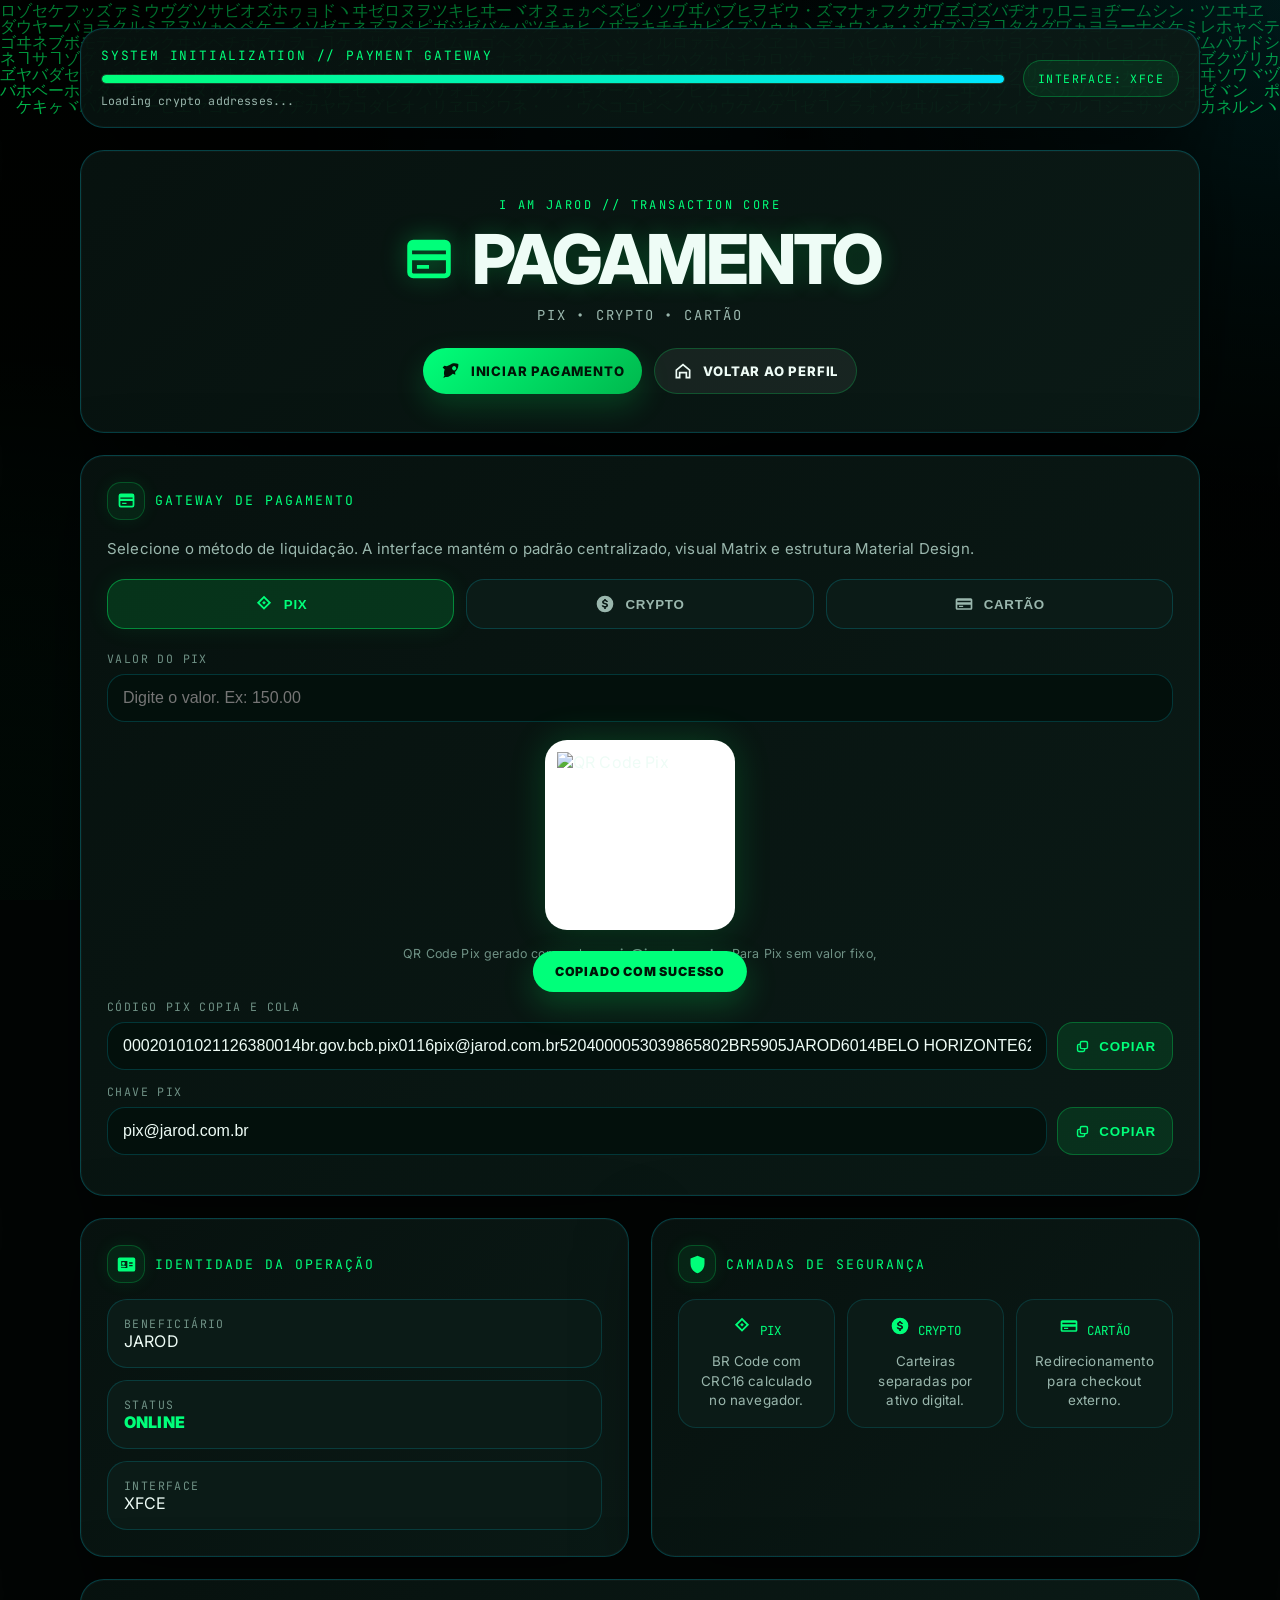
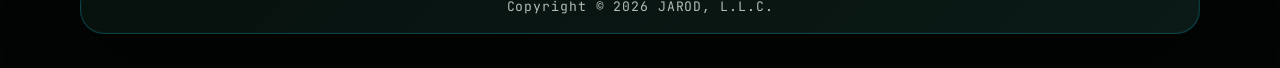
==== commit fa86dc6d: "Update index.html" ====
--- a/pay/index.html
+++ b/pay/index.html
@@ -3,22 +3,25 @@
 <head>
   <meta charset="UTF-8" />
   <meta name="viewport" content="width=device-width, initial-scale=1.0" />
-  <title>Pagamento | Jarod</title>
+  <title>Pagamento | I Am Jarod</title>
+  <link rel="preconnect" href="https://fonts.googleapis.com">
+  <link rel="preconnect" href="https://fonts.gstatic.com" crossorigin>
+  <link href="https://fonts.googleapis.com/css2?family=Inter:wght@400;500;600;700;800;900&family=JetBrains+Mono:wght@400;500;600;700&display=swap" rel="stylesheet">
   <style>
     :root{
-      --bg:#020403; --matrix:#00ff66; --matrix-soft:rgba(0,255,102,.16); --cyan:#00e5ff; --magenta:#ff0055;
-      --glass:rgba(8,18,16,.74); --glass-strong:rgba(5,14,13,.9); --border:rgba(0,255,102,.24);
-      --text:#ecfff4; --muted:#b8c9c0; --soft:#7fa893; --shadow:0 24px 80px rgba(0,0,0,.68);
-      --radius:24px; --mono:'Consolas','JetBrains Mono','Courier New',monospace; --sans:'Segoe UI',Roboto,Arial,sans-serif;
+      --bg:#020504; --matrix:#00ff7a; --matrix-soft:rgba(0,255,122,.16); --cyan:#00e5ff; --magenta:#ff0055;
+      --glass:rgba(7,18,15,.96); --glass-strong:rgba(11,27,23,.96); --border:rgba(0,229,255,.22);
+      --text:#eefcf6; --muted:#9ab7ad; --soft:#6f9185; --shadow:0 22px 70px rgba(0,0,0,.55);
+      --radius:24px; --mono:'JetBrains Mono','Consolas','Courier New',monospace; --sans:'Inter','Segoe UI',Roboto,Arial,sans-serif;
     }
     *{margin:0;padding:0;box-sizing:border-box} html{scroll-behavior:smooth} body{min-height:100vh;background:var(--bg);color:var(--text);font-family:var(--sans);overflow-x:hidden;letter-spacing:.01em}
-    #matrixCanvas{position:fixed;inset:0;width:100%;height:100%;z-index:0;background:radial-gradient(circle at center,rgba(0,255,102,.08),transparent 42%),#020403}
-    .screen-overlay{position:fixed;inset:0;z-index:1;pointer-events:none;background:linear-gradient(rgba(255,255,255,.025) 1px,transparent 1px),radial-gradient(circle at top,rgba(0,229,255,.12),transparent 40%),radial-gradient(circle at bottom,rgba(255,0,85,.08),transparent 45%);background-size:100% 4px,auto,auto;mix-blend-mode:screen}
-    .page{position:relative;z-index:2;width:min(1060px,calc(100% - 32px));margin:0 auto;padding:28px 0 32px;display:flex;flex-direction:column;align-items:center;gap:22px}
-    .system-bar,.hero,.card,.footer{width:100%;background:var(--glass);border:1px solid var(--border);border-radius:var(--radius);box-shadow:var(--shadow),inset 0 0 28px rgba(0,255,102,.035);backdrop-filter:blur(16px);-webkit-backdrop-filter:blur(16px)}
+    #matrixCanvas{position:fixed;inset:0;width:100%;height:100%;z-index:0;background:radial-gradient(circle at 50% 15%,rgba(0,229,255,.08),transparent 35%),#010403}
+    .screen-overlay{position:fixed;inset:0;z-index:1;pointer-events:none;background:linear-gradient(180deg,rgba(2,5,4,.20),rgba(2,5,4,.82)),radial-gradient(circle at top right,rgba(0,229,255,.12),transparent 32%),radial-gradient(circle at bottom left,rgba(0,255,122,.10),transparent 35%)}
+    .page{position:relative;z-index:2;width:min(1120px,calc(100% - 32px));margin:0 auto;padding:28px 0 34px;display:flex;flex-direction:column;align-items:center;gap:22px}
+    .system-bar,.hero,.card,.footer{width:100%;background:linear-gradient(135deg,var(--glass),var(--glass-strong));border:1px solid var(--border);border-radius:var(--radius);box-shadow:var(--shadow),inset 0 0 0 1px rgba(255,255,255,.025)}
     .system-bar{padding:18px 20px;display:grid;grid-template-columns:1fr auto;gap:18px;align-items:center;overflow:hidden}.system-title{font-family:var(--mono);color:var(--matrix);font-size:.8rem;letter-spacing:1.8px;text-transform:uppercase;margin-bottom:10px}.loader-track{height:10px;background:rgba(255,255,255,.08);border-radius:999px;overflow:hidden;border:1px solid rgba(0,255,102,.14)}.loader-fill{height:100%;width:0%;border-radius:inherit;background:linear-gradient(90deg,var(--matrix),var(--cyan));box-shadow:0 0 22px rgba(0,255,102,.6);animation:boot 2.8s ease forwards}.boot-log{font-family:var(--mono);font-size:.72rem;color:var(--muted);margin-top:9px;min-height:16px}.status-chip{font-family:var(--mono);border:1px solid rgba(0,255,102,.28);background:rgba(0,255,102,.08);color:var(--matrix);border-radius:999px;padding:10px 14px;font-size:.72rem;letter-spacing:1.4px;text-transform:uppercase;white-space:nowrap}@keyframes boot{0%{width:6%}35%{width:48%}70%{width:86%}100%{width:100%}}
-    .hero{text-align:center;padding:40px 28px 34px;background:linear-gradient(180deg,rgba(0,255,102,.1),rgba(8,18,16,.76))}.eyebrow{font-family:var(--mono);color:var(--matrix);font-size:.75rem;letter-spacing:2.4px;text-transform:uppercase;margin-bottom:12px}.hero h1{font-size:clamp(2rem,6vw,4.3rem);line-height:1;font-weight:800;text-transform:uppercase;letter-spacing:-.045em;text-shadow:0 0 22px rgba(0,255,102,.2);display:flex;align-items:center;justify-content:center;gap:14px}.hero h1 .ico{width:clamp(34px,5vw,58px);height:clamp(34px,5vw,58px);color:var(--matrix);filter:drop-shadow(0 0 12px rgba(0,255,102,.35))}.subtitle{margin-top:12px;color:var(--muted);font-family:var(--mono);font-size:.86rem;text-transform:uppercase;letter-spacing:1.8px}.actions{margin-top:24px;display:flex;justify-content:center;gap:12px;flex-wrap:wrap}.btn{border:0;text-decoration:none;cursor:pointer;display:inline-flex;align-items:center;justify-content:center;gap:10px;border-radius:999px;padding:12px 18px;font-weight:800;text-transform:uppercase;letter-spacing:.8px;font-size:.82rem;transition:.25s ease;font-family:var(--sans)}.ico{width:20px;height:20px;display:inline-block;vertical-align:middle;flex:0 0 auto}.ico svg{width:100%;height:100%;display:block;fill:currentColor}.tab-btn{display:flex!important;align-items:center;justify-content:center;gap:10px}.card-title{display:flex;align-items:center;gap:10px}.section-icon{width:38px;height:38px;border-radius:14px;border:1px solid rgba(0,255,102,.22);background:rgba(0,255,102,.08);color:var(--matrix);display:inline-flex;align-items:center;justify-content:center;box-shadow:0 0 18px rgba(0,255,102,.08)}.section-icon .ico{width:21px;height:21px}.copy-btn{display:inline-flex;align-items:center;justify-content:center;gap:8px}.copy-btn .ico{width:17px;height:17px}.btn-primary{background:linear-gradient(135deg,var(--matrix),#00b84d);color:#001407;box-shadow:0 12px 30px rgba(0,255,102,.18)}.btn-secondary{background:rgba(255,255,255,.06);border:1px solid rgba(0,255,102,.22);color:var(--text)}.btn:hover{transform:translateY(-2px);filter:brightness(1.08)}
-    .grid{width:100%;display:grid;grid-template-columns:1fr 1fr;gap:22px}.card{padding:24px}.card.full{grid-column:1/-1}.card-title{font-family:var(--mono);font-size:.82rem;color:var(--matrix);letter-spacing:2px;text-transform:uppercase;margin-bottom:16px}.card-desc{color:var(--muted);font-size:.94rem;line-height:1.7;margin-bottom:18px}.method-tabs{display:grid;grid-template-columns:repeat(3,1fr);gap:10px;margin-bottom:20px}.tab-btn{background:rgba(255,255,255,.045);border:1px solid rgba(0,255,102,.18);color:var(--muted);border-radius:16px;padding:13px 8px;cursor:pointer;font-weight:800;letter-spacing:.7px;text-transform:uppercase;transition:.25s ease}.tab-btn.active,.tab-btn:hover{background:rgba(0,255,102,.14);border-color:rgba(0,255,102,.42);color:var(--matrix);box-shadow:0 0 24px rgba(0,255,102,.08)}.panel{display:none}.panel.active{display:block;animation:fade .25s ease}.form-row{display:grid;gap:8px;margin-bottom:14px}.label{font-family:var(--mono);font-size:.72rem;letter-spacing:1.4px;color:var(--soft);text-transform:uppercase}.input,.select{width:100%;border-radius:16px;border:1px solid rgba(0,255,102,.18);background:rgba(0,0,0,.34);color:var(--text);outline:none;padding:14px 15px;font-size:1rem}.input:focus,.select:focus{border-color:rgba(0,255,102,.54);box-shadow:0 0 0 4px rgba(0,255,102,.08)}.inline{display:flex;gap:10px}.inline .input{flex:1}.copy-btn{border:1px solid rgba(0,255,102,.28);background:rgba(0,255,102,.1);color:var(--matrix);border-radius:16px;padding:0 16px;cursor:pointer;font-weight:900;text-transform:uppercase;letter-spacing:.8px}.qr-box{display:grid;place-items:center;gap:14px;margin:18px auto 16px}.qr-frame{width:190px;height:190px;padding:12px;background:#fff;border-radius:22px;box-shadow:0 0 36px rgba(0,255,102,.18)}.qr-frame img{width:100%;height:100%;object-fit:contain;display:block}.mini{font-size:.78rem;color:var(--soft);line-height:1.55;text-align:center;max-width:500px}.crypto-list{display:grid;gap:12px}.crypto-item{border:1px solid rgba(0,255,102,.16);background:rgba(255,255,255,.04);border-radius:18px;padding:14px}.crypto-head{display:flex;justify-content:space-between;gap:12px;align-items:center;margin-bottom:10px}.crypto-name{font-family:var(--mono);color:var(--matrix);font-weight:900}.payment-link{display:flex;align-items:center;justify-content:space-between;gap:18px;padding:18px;border-radius:20px;border:1px solid rgba(0,229,255,.18);background:rgba(0,229,255,.06)}.payment-link strong{display:block;color:var(--text);margin-bottom:4px}.toast{position:fixed;left:50%;bottom:28px;transform:translate(-50%,120px);z-index:20;background:var(--matrix);color:#001407;border-radius:999px;padding:13px 22px;font-weight:900;text-transform:uppercase;font-size:.78rem;letter-spacing:.8px;box-shadow:0 12px 32px rgba(0,255,102,.22);transition:.35s ease}.toast.show{transform:translate(-50%,0)}.footer{text-align:center;padding:18px 20px;font-size:.82rem;color:rgba(236,255,244,.72);font-family:var(--mono);letter-spacing:.9px}.security-list{display:grid;grid-template-columns:repeat(3,1fr);gap:12px}.security-item{border:1px solid rgba(0,255,102,.14);border-radius:16px;padding:15px;text-align:center;background:rgba(255,255,255,.035)}.security-item span{display:flex;align-items:center;justify-content:center;gap:8px;color:var(--matrix);font-family:var(--mono);font-size:.78rem;text-transform:uppercase;margin-bottom:8px}.security-item p{color:var(--muted);font-size:.84rem;line-height:1.45}@keyframes fade{from{opacity:0;transform:translateY(8px)}to{opacity:1;transform:translateY(0)}}
+    .hero{text-align:center;padding:46px 28px 38px;background:linear-gradient(135deg,rgba(7,18,15,.98),rgba(11,27,23,.96))}.eyebrow{font-family:var(--mono);color:var(--matrix);font-size:.75rem;letter-spacing:2.4px;text-transform:uppercase;margin-bottom:12px}.hero h1{font-size:clamp(2rem,6vw,4.3rem);line-height:1;font-weight:800;text-transform:uppercase;letter-spacing:-.045em;text-shadow:0 0 22px rgba(0,255,102,.2);display:flex;align-items:center;justify-content:center;gap:14px}.hero h1 .ico{width:clamp(34px,5vw,58px);height:clamp(34px,5vw,58px);color:var(--matrix);filter:drop-shadow(0 0 12px rgba(0,255,102,.35))}.subtitle{margin-top:12px;color:var(--muted);font-family:var(--mono);font-size:.86rem;text-transform:uppercase;letter-spacing:1.8px}.actions{margin-top:24px;display:flex;justify-content:center;gap:12px;flex-wrap:wrap}.btn{border:0;text-decoration:none;cursor:pointer;display:inline-flex;align-items:center;justify-content:center;gap:10px;border-radius:999px;padding:12px 18px;font-weight:800;text-transform:uppercase;letter-spacing:.8px;font-size:.82rem;transition:.25s ease;font-family:var(--sans)}.ico{width:20px;height:20px;display:inline-block;vertical-align:middle;flex:0 0 auto}.ico svg{width:100%;height:100%;display:block;fill:currentColor}.tab-btn{display:flex!important;align-items:center;justify-content:center;gap:10px}.card-title{display:flex;align-items:center;gap:10px}.section-icon{width:38px;height:38px;border-radius:14px;border:1px solid rgba(0,255,102,.22);background:rgba(0,255,102,.08);color:var(--matrix);display:inline-flex;align-items:center;justify-content:center;box-shadow:0 0 18px rgba(0,255,102,.08)}.section-icon .ico{width:21px;height:21px}.copy-btn{display:inline-flex;align-items:center;justify-content:center;gap:8px}.copy-btn .ico{width:17px;height:17px}.btn-primary{background:linear-gradient(135deg,var(--matrix),#00b84d);color:#001407;box-shadow:0 12px 30px rgba(0,255,102,.18)}.btn-secondary{background:rgba(255,255,255,.06);border:1px solid rgba(0,255,102,.22);color:var(--text)}.btn:hover{transform:translateY(-2px);filter:brightness(1.08)}
+    .grid{width:100%;display:grid;grid-template-columns:1fr 1fr;gap:22px}.card{padding:26px}.card.full{grid-column:1/-1}.card-title{font-family:var(--mono);font-size:.82rem;color:var(--matrix);letter-spacing:2px;text-transform:uppercase;margin-bottom:16px}.card-desc{color:var(--muted);font-size:.94rem;line-height:1.7;margin-bottom:18px}.method-tabs{display:grid;grid-template-columns:repeat(3,1fr);gap:12px;margin-bottom:22px}.tab-btn{background:#0b1b17;border:1px solid rgba(0,229,255,.18);color:var(--muted);border-radius:18px;padding:14px 10px;cursor:pointer;font-weight:800;letter-spacing:.7px;text-transform:uppercase;transition:.25s ease}.tab-btn.active,.tab-btn:hover{background:rgba(0,255,102,.14);border-color:rgba(0,255,102,.42);color:var(--matrix);box-shadow:0 0 24px rgba(0,255,102,.08)}.panel{display:none}.panel.active{display:block;animation:fade .25s ease}.form-row{display:grid;gap:8px;margin-bottom:14px}.label{font-family:var(--mono);font-size:.72rem;letter-spacing:1.4px;color:var(--soft);text-transform:uppercase}.input,.select{width:100%;border-radius:18px;border:1px solid rgba(0,229,255,.18);background:#03100c;color:var(--text);outline:none;padding:14px 15px;font-size:1rem}.input:focus,.select:focus{border-color:rgba(0,255,102,.54);box-shadow:0 0 0 4px rgba(0,255,102,.08)}.inline{display:flex;gap:10px}.inline .input{flex:1}.copy-btn{border:1px solid rgba(0,255,102,.28);background:rgba(0,255,102,.1);color:var(--matrix);border-radius:16px;padding:0 16px;cursor:pointer;font-weight:900;text-transform:uppercase;letter-spacing:.8px}.qr-box{display:grid;place-items:center;gap:14px;margin:18px auto 16px}.qr-frame{width:190px;height:190px;padding:12px;background:#fff;border-radius:22px;box-shadow:0 0 36px rgba(0,255,102,.18)}.qr-frame img{width:100%;height:100%;object-fit:contain;display:block}.mini{font-size:.78rem;color:var(--soft);line-height:1.55;text-align:center;max-width:500px}.crypto-list{display:grid;gap:12px}.crypto-item{border:1px solid rgba(0,229,255,.16);background:#0b1b17;border-radius:20px;padding:16px}.crypto-head{display:flex;justify-content:space-between;gap:12px;align-items:center;margin-bottom:10px}.crypto-name{font-family:var(--mono);color:var(--matrix);font-weight:900}.payment-link{display:flex;align-items:center;justify-content:space-between;gap:18px;padding:18px;border-radius:20px;border:1px solid rgba(0,229,255,.18);background:rgba(0,229,255,.06)}.payment-link strong{display:block;color:var(--text);margin-bottom:4px}.toast{position:fixed;left:50%;bottom:28px;transform:translate(-50%,120px);z-index:20;background:var(--matrix);color:#001407;border-radius:999px;padding:13px 22px;font-weight:900;text-transform:uppercase;font-size:.78rem;letter-spacing:.8px;box-shadow:0 12px 32px rgba(0,255,102,.22);transition:.35s ease}.toast.show{transform:translate(-50%,0)}.footer{text-align:center;padding:18px 20px;font-size:.82rem;color:rgba(236,255,244,.72);font-family:var(--mono);letter-spacing:.9px}.security-list{display:grid;grid-template-columns:repeat(3,1fr);gap:12px}.security-item{border:1px solid rgba(0,229,255,.14);border-radius:18px;padding:16px;text-align:center;background:#0b1b17}.security-item span{display:flex;align-items:center;justify-content:center;gap:8px;color:var(--matrix);font-family:var(--mono);font-size:.78rem;text-transform:uppercase;margin-bottom:8px}.security-item p{color:var(--muted);font-size:.84rem;line-height:1.45}@keyframes fade{from{opacity:0;transform:translateY(8px)}to{opacity:1;transform:translateY(0)}}
     @media(max-width:820px){.grid{grid-template-columns:1fr}.system-bar{grid-template-columns:1fr}.status-chip{width:max-content}.method-tabs{grid-template-columns:1fr}.inline{flex-direction:column}.copy-btn{padding:13px 16px}.security-list{grid-template-columns:1fr}.payment-link{flex-direction:column;align-items:flex-start}.page{width:min(100% - 22px,1060px);padding-top:16px}.card{padding:20px}.hero{padding:34px 18px}}
   </style>
 </head>
@@ -27,7 +30,7 @@
   <div class="page">
     <header class="system-bar">
       <div><div class="system-title">SYSTEM INITIALIZATION // PAYMENT GATEWAY</div><div class="loader-track"><div class="loader-fill"></div></div><div class="boot-log" id="bootLog">Loading secure payment module...</div></div>
-      <div class="status-chip" id="statusChip">SYSTEM ONLINE</div>
+      <div class="status-chip" id="statusChip">INTERFACE: XFCE</div>
     </header>
 
     <section class="hero">
